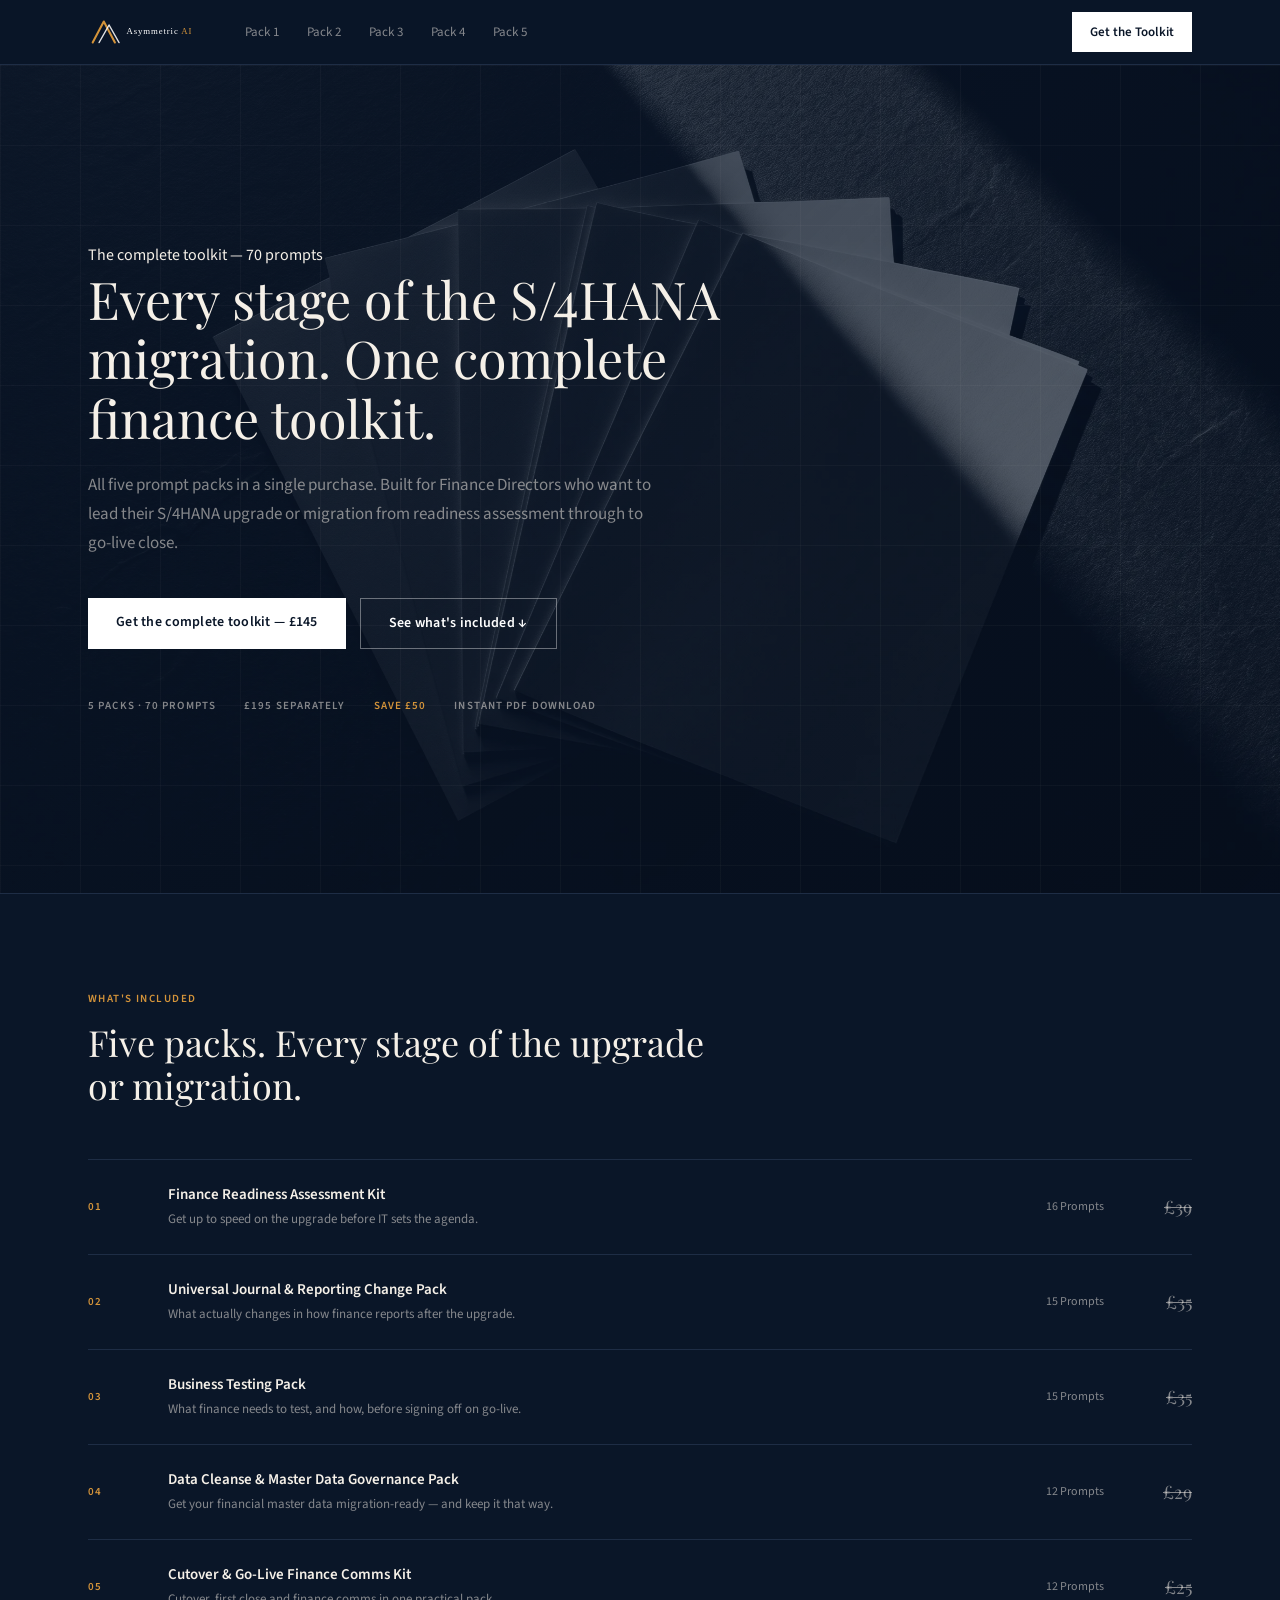
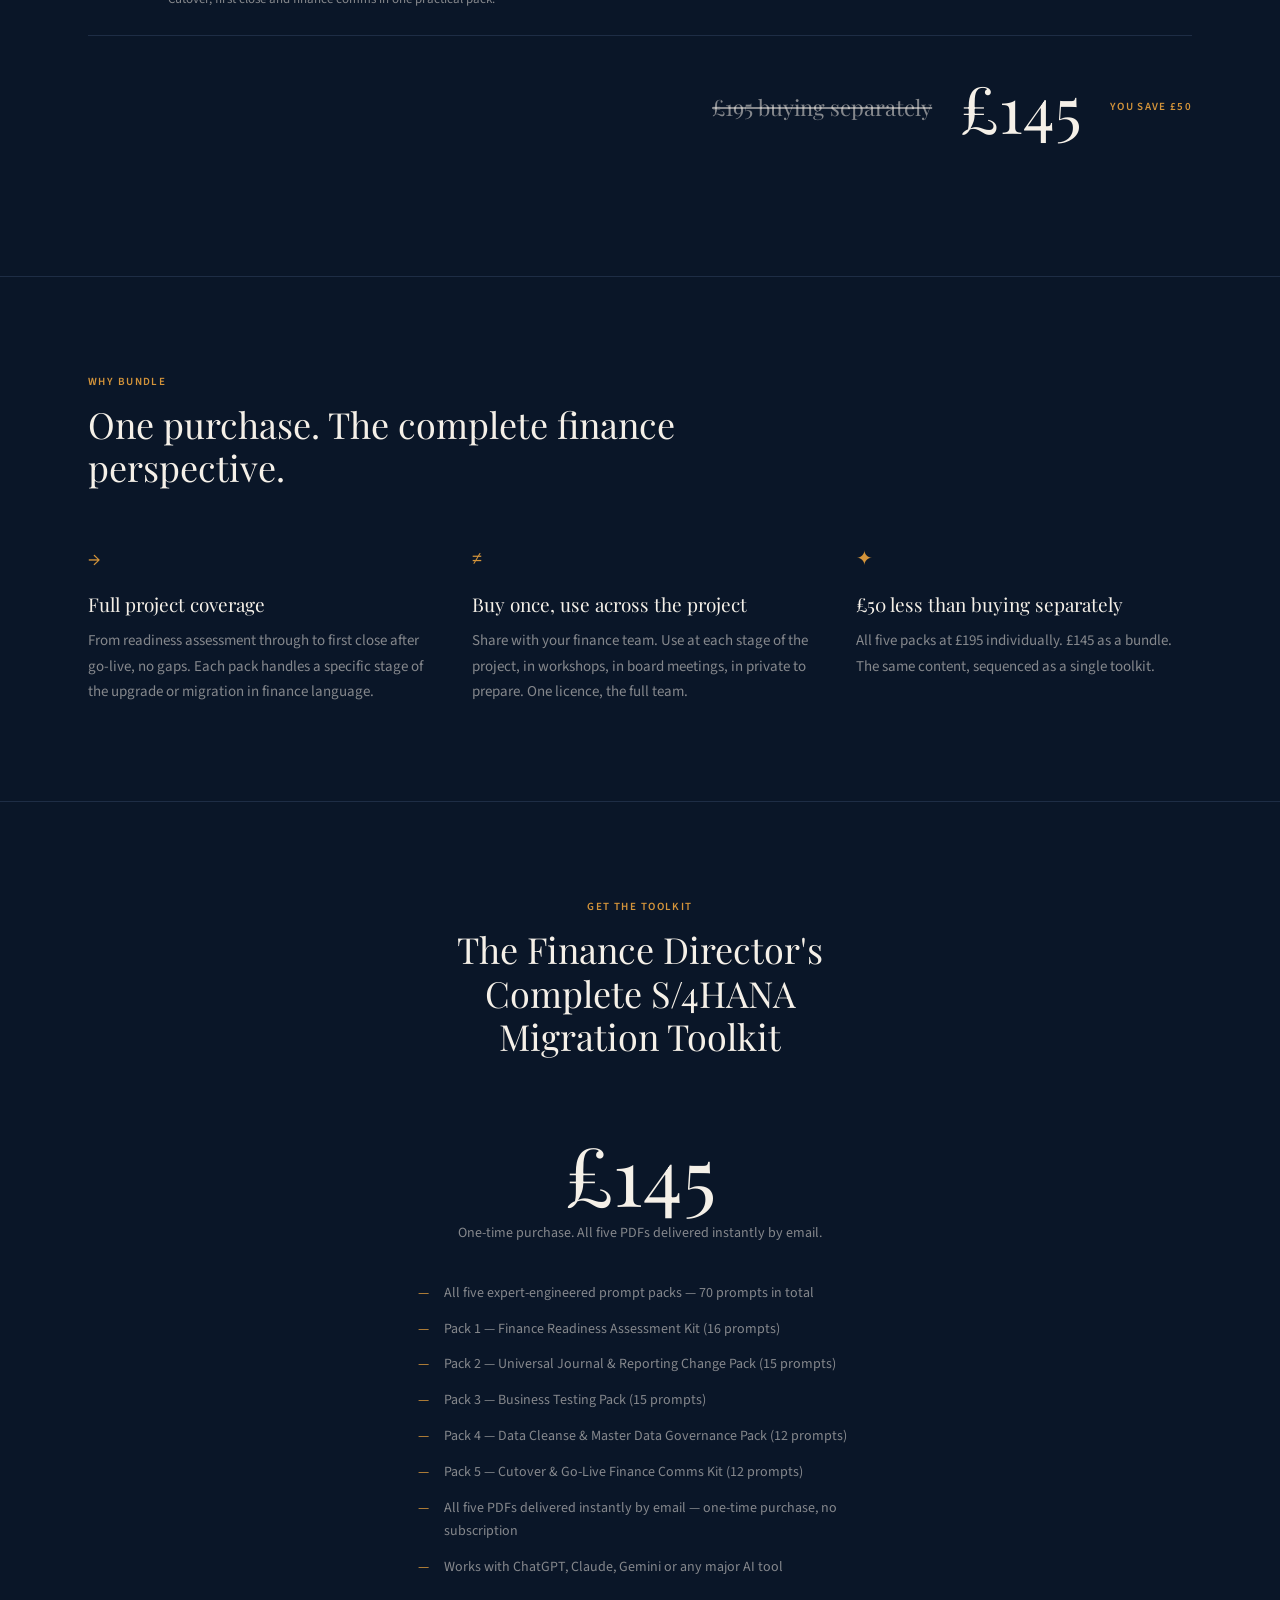
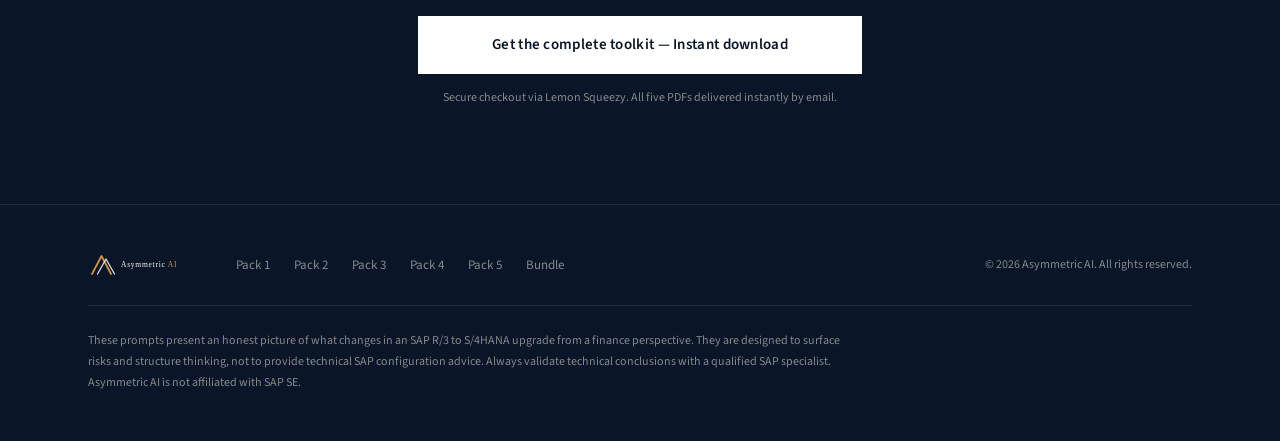
==== bundle.html @ a1838f99 "Launch: full site redesign — 7 pages, 3D cube animation, design system" ====
<!doctype html>
<html lang="en">
<head>
  <meta charset="utf-8">
  <meta name="viewport" content="width=device-width, initial-scale=1">
  <title>The Complete Toolkit — Asymmetric AI</title>
  <meta name="description" content="All five Asymmetric AI prompt packs for finance teams running an SAP R/3 to S/4HANA upgrade or migration. £145 — save £50 versus buying separately.">
  <link rel="stylesheet" href="assets/style.css">
</head>
<body data-screen-label="Bundle">

  <header class="nav">
    <div class="nav-inner">
      <a class="nav-logo" href="index.html" aria-label="Asymmetric AI — home">
        <img src="assets/logo.svg" alt="Asymmetric AI">
      </a>
      <nav class="nav-center" aria-label="Primary">
        <a class="nav-link" href="pack1.html">Pack 1</a>
        <a class="nav-link" href="pack2.html">Pack 2</a>
        <a class="nav-link" href="pack3.html">Pack 3</a>
        <a class="nav-link" href="pack4.html">Pack 4</a>
        <a class="nav-link" href="pack5.html">Pack 5</a>
      </nav>
      <a class="nav-cta" href="bundle.html">Get the Toolkit</a>
      <button class="nav-burger" aria-label="Open menu">
        <svg viewBox="0 0 24 24" fill="none" stroke-width="1.75" stroke-linecap="round" stroke-linejoin="round" aria-hidden="true">
          <path d="M3 6h18"></path><path d="M3 12h18"></path><path d="M3 18h18"></path>
        </svg>
      </button>
    </div>
  </header>

  <div class="mobile-overlay" role="dialog" aria-modal="true" aria-label="Site menu">
    <div class="mobile-overlay-top">
      <img src="assets/logo.svg" alt="Asymmetric AI">
      <button class="mobile-overlay-close" aria-label="Close menu">
        <svg viewBox="0 0 24 24" fill="none" stroke-width="1.75" stroke-linecap="round" stroke-linejoin="round" aria-hidden="true">
          <path d="M18 6 6 18"></path><path d="M6 6l12 12"></path>
        </svg>
      </button>
    </div>
    <div class="mobile-overlay-links">
      <a href="pack1.html">Pack 1 — Finance Readiness</a>
      <a href="pack2.html">Pack 2 — Universal Journal &amp; Reporting</a>
      <a href="pack3.html">Pack 3 — Business Testing</a>
      <a href="pack4.html">Pack 4 — Data Cleanse</a>
      <a href="pack5.html">Pack 5 — Cutover &amp; Go-Live</a>
      <a class="amber" href="bundle.html">The Complete Toolkit</a>
    </div>
    <a class="mobile-overlay-cta" href="bundle.html">Get the Toolkit — £145</a>
  </div>

  <section class="hero" data-screen-label="Bundle hero">
    <div class="hero-img" style="background-image: url('assets/images/hero-bundle.webp');"></div>
    <div class="hero-overlay"></div>
    <div class="hero-grid" aria-hidden="true"></div>
    <div class="hero-inner">
      <span class="hero-eyebrow">The complete toolkit — 70 prompts</span>
      <h1>Every stage of the S/4HANA migration. One complete finance toolkit.</h1>
      <p class="lede">All five prompt packs in a single purchase. Built for Finance Directors who want to lead their S/4HANA upgrade or migration from readiness assessment through to go-live close.</p>
      <div class="hero-actions">
        <a class="btn btn-primary" href="https://asymmetricai.lemonsqueezy.com/checkout/buy/5003f1d8-1800-4c9d-bfa6-744ee68cb190" target="_blank" rel="noopener">Get the complete toolkit — £145</a>
        <a class="btn btn-secondary" href="#whats-included">See what's included ↓</a>
      </div>
      <div class="hero-meta">
        <span>5 Packs · 70 Prompts</span>
        <span>£195 separately</span>
        <span class="amber">Save £50</span>
        <span>Instant PDF download</span>
      </div>
    </div>
  </section>

  <section class="section" id="whats-included">
    <div class="section-inner">
      <div class="eyebrow-block">
        <span class="label">What's included</span>
        <h2>Five packs. Every stage of the upgrade or migration.</h2>
      </div>

      <div class="inclusions">
        <div class="inclusion-row">
          <span class="pack-num">01</span>
          <div class="pack-info">
            <h3>Finance Readiness Assessment Kit</h3>
            <p>Get up to speed on the upgrade before IT sets the agenda.</p>
          </div>
          <span class="pack-count">16 Prompts</span>
          <span class="pack-strike">£39</span>
        </div>
        <div class="inclusion-row">
          <span class="pack-num">02</span>
          <div class="pack-info">
            <h3>Universal Journal & Reporting Change Pack</h3>
            <p>What actually changes in how finance reports after the upgrade.</p>
          </div>
          <span class="pack-count">15 Prompts</span>
          <span class="pack-strike">£35</span>
        </div>
        <div class="inclusion-row">
          <span class="pack-num">03</span>
          <div class="pack-info">
            <h3>Business Testing Pack</h3>
            <p>What finance needs to test, and how, before signing off on go-live.</p>
          </div>
          <span class="pack-count">15 Prompts</span>
          <span class="pack-strike">£35</span>
        </div>
        <div class="inclusion-row">
          <span class="pack-num">04</span>
          <div class="pack-info">
            <h3>Data Cleanse & Master Data Governance Pack</h3>
            <p>Get your financial master data migration-ready — and keep it that way.</p>
          </div>
          <span class="pack-count">12 Prompts</span>
          <span class="pack-strike">£29</span>
        </div>
        <div class="inclusion-row">
          <span class="pack-num">05</span>
          <div class="pack-info">
            <h3>Cutover & Go-Live Finance Comms Kit</h3>
            <p>Cutover, first close and finance comms in one practical pack.</p>
          </div>
          <span class="pack-count">12 Prompts</span>
          <span class="pack-strike">£25</span>
        </div>
      </div>

      <div class="bundle-totals">
        <span class="total-strike">£195 buying separately</span>
        <span class="total-big">£145</span>
        <span class="total-save">You save £50</span>
      </div>
    </div>
  </section>

  <section class="section">
    <div class="section-inner">
      <div class="eyebrow-block">
        <span class="label">Why bundle</span>
        <h2>One purchase. The complete finance perspective.</h2>
      </div>
      <div class="three-col">
        <div>
          <span class="three-col-glyph">→</span>
          <h3>Full project coverage</h3>
          <p>From readiness assessment through to first close after go-live, no gaps. Each pack handles a specific stage of the upgrade or migration in finance language.</p>
        </div>
        <div>
          <span class="three-col-glyph">≠</span>
          <h3>Buy once, use across the project</h3>
          <p>Share with your finance team. Use at each stage of the project, in workshops, in board meetings, in private to prepare. One licence, the full team.</p>
        </div>
        <div>
          <span class="three-col-glyph">✦</span>
          <h3>£50 less than buying separately</h3>
          <p>All five packs at £195 individually. £145 as a bundle. The same content, sequenced as a single toolkit.</p>
        </div>
      </div>
    </div>
  </section>

  <section class="section" id="pricing">
    <div class="section-inner pricing">
      <div class="eyebrow-block eyebrow-center">
        <span class="label">Get the toolkit</span>
        <h2>The Finance Director's Complete S/4HANA Migration Toolkit</h2>
      </div>
      <div class="price-big">£145</div>
      <p class="price-sub">One-time purchase. All five PDFs delivered instantly by email.</p>
      <ul class="pricing-bullets">
          <li><span class="dash">—</span><span>All five expert-engineered prompt packs — 70 prompts in total</span></li>
          <li><span class="dash">—</span><span>Pack 1 — Finance Readiness Assessment Kit (16 prompts)</span></li>
          <li><span class="dash">—</span><span>Pack 2 — Universal Journal & Reporting Change Pack (15 prompts)</span></li>
          <li><span class="dash">—</span><span>Pack 3 — Business Testing Pack (15 prompts)</span></li>
          <li><span class="dash">—</span><span>Pack 4 — Data Cleanse & Master Data Governance Pack (12 prompts)</span></li>
          <li><span class="dash">—</span><span>Pack 5 — Cutover & Go-Live Finance Comms Kit (12 prompts)</span></li>
          <li><span class="dash">—</span><span>All five PDFs delivered instantly by email — one-time purchase, no subscription</span></li>
          <li><span class="dash">—</span><span>Works with ChatGPT, Claude, Gemini or any major AI tool</span></li>
      </ul>
      <div class="pricing-cta-row">
        <a class="btn btn-primary" href="https://asymmetricai.lemonsqueezy.com/checkout/buy/5003f1d8-1800-4c9d-bfa6-744ee68cb190" target="_blank" rel="noopener">Get the complete toolkit — Instant download</a>
      </div>
      <div class="pricing-reassure">Secure checkout via Lemon Squeezy. All five PDFs delivered instantly by email.</div>
    </div>
  </section>

  <footer class="footer">
    <div class="footer-inner">
      <div class="footer-row">
        <a class="footer-logo" href="index.html"><img src="assets/logo.svg" alt="Asymmetric AI"></a>
        <nav class="footer-links" aria-label="Footer">
          <a href="pack1.html">Pack 1</a>
          <a href="pack2.html">Pack 2</a>
          <a href="pack3.html">Pack 3</a>
          <a href="pack4.html">Pack 4</a>
          <a href="pack5.html">Pack 5</a>
          <a href="bundle.html">Bundle</a>
        </nav>
        <span class="footer-copy">© 2026 Asymmetric AI. All rights reserved.</span>
      </div>
      <p class="footer-disclaimer">
        These prompts present an honest picture of what changes in an SAP R/3 to S/4HANA upgrade from a finance perspective. They are designed to surface risks and structure thinking, not to provide technical SAP configuration advice. Always validate technical conclusions with a qualified SAP specialist. Asymmetric AI is not affiliated with SAP SE.
      </p>
    </div>
  </footer>

  <script src="assets/main.js"></script>
</body>
</html>
---- assets/style.css ----
/* ============================================================
   style.css — Asymmetric AI
   Design system: navy #0A1628 · amber #D4943A · Playfair + Source Sans 3
   ============================================================ */

@import url('https://fonts.googleapis.com/css2?family=Playfair+Display:wght@400;700&family=Source+Sans+3:wght@400;600&display=swap');

/* ── Tokens ── */
:root {
  --navy-900: #0A1628;
  --navy-800: #111E33;
  --navy-700: #1E2D45;
  --amber:    #D4943A;
  --off-white:#F5F0E8;
  --muted:    rgba(245,240,232,0.52);
  --white:    #FFFFFF;
  --serif:   'Playfair Display', Georgia, serif;
  --sans:    'Source Sans 3', system-ui, sans-serif;
  --max:      1200px;
  --pad:      48px;
  --section:  96px;
}

/* ── Reset ── */
*, *::before, *::after { box-sizing: border-box; margin: 0; padding: 0; }
html { scroll-behavior: smooth; -webkit-font-smoothing: antialiased; }
body {
  background: var(--navy-900);
  color: var(--off-white);
  font-family: var(--sans);
  font-size: 16px;
  line-height: 1.7;
}
img { display: block; max-width: 100%; }
a { text-decoration: none; color: inherit; }

/* ── Type ── */
h1 { font-family: var(--serif); font-size: clamp(30px,5vw,52px); font-weight: 400; line-height: 1.14; }
h2 { font-family: var(--serif); font-size: clamp(24px,3.5vw,36px); font-weight: 400; line-height: 1.2;  }
h3 { font-family: var(--serif); font-size: clamp(18px,2.5vw,22px); font-weight: 400; line-height: 1.3; }

.label {
  font-family: var(--sans);
  font-size: 11px;
  font-weight: 600;
  letter-spacing: 0.13em;
  text-transform: uppercase;
  color: var(--amber);
  display: block;
}

/* ── Buttons ── */
.btn {
  display: inline-block;
  font-family: var(--sans);
  font-size: 14px;
  font-weight: 600;
  padding: 13px 28px;
  border-radius: 0;
  cursor: pointer;
  border: none;
  text-align: center;
  letter-spacing: 0.02em;
  transition: opacity 0.2s, transform 0.18s;
  white-space: nowrap;
}
.btn:hover         { opacity: 0.86; transform: translateY(-1px); }
.btn-primary       { background: var(--white); color: var(--navy-900); }
.btn-secondary     { background: transparent; color: var(--white); border: 1px solid rgba(255,255,255,0.38); }
.btn-secondary:hover { border-color: rgba(255,255,255,0.75); opacity: 1; }
.btn-tertiary      { background: transparent; color: var(--muted); padding: 13px 0; font-size: 13px; }
.btn-tertiary:hover{ color: var(--off-white); opacity: 1; transform: none; }
.btn-full          { width: 100%; display: block; }

/* ── Nav ── */
.nav {
  position: sticky;
  top: 0;
  z-index: 100;
  background: rgba(10,22,40,0.94);
  backdrop-filter: blur(14px);
  -webkit-backdrop-filter: blur(14px);
  border-bottom: 1px solid var(--navy-700);
  transition: box-shadow 0.3s;
}
.nav.scrolled { box-shadow: 0 4px 32px rgba(0,0,0,0.45); }
.nav-inner {
  max-width: var(--max);
  margin: 0 auto;
  padding: 0 var(--pad);
  display: flex;
  align-items: center;
  height: 64px;
  gap: 40px;
}
.nav-logo img { height: 28px; }
.nav-center    { display: flex; gap: 28px; flex: 1; }
.nav-link      { font-size: 13px; color: var(--muted); transition: color 0.2s; }
.nav-link:hover, .nav-link.active { color: var(--off-white); }
.nav-cta {
  font-size: 13px;
  font-weight: 600;
  background: var(--white);
  color: var(--navy-900);
  padding: 9px 18px;
  transition: opacity 0.2s;
  white-space: nowrap;
}
.nav-cta:hover { opacity: 0.86; }
.nav-burger {
  display: none;
  background: none;
  border: none;
  cursor: pointer;
  color: var(--off-white);
  padding: 4px;
  margin-left: auto;
}
.nav-burger svg { width: 22px; height: 22px; stroke: currentColor; display: block; }

/* ── Mobile overlay ── */
.mobile-overlay {
  position: fixed;
  inset: 0;
  background: var(--navy-900);
  z-index: 200;
  flex-direction: column;
  padding: 0 24px 32px;
  display: none;
  opacity: 0;
  transition: opacity 0.28s ease;
}
.mobile-overlay.open    { display: flex; }
.mobile-overlay.visible { opacity: 1; }

.mobile-overlay-top {
  display: flex;
  justify-content: space-between;
  align-items: center;
  height: 64px;
  border-bottom: 1px solid var(--navy-700);
  margin-bottom: 32px;
}
.mobile-overlay-top img { height: 26px; }
.mobile-overlay-close {
  background: none;
  border: none;
  cursor: pointer;
  color: var(--off-white);
}
.mobile-overlay-close svg { width: 22px; height: 22px; stroke: currentColor; display: block; }
.mobile-overlay-links {
  display: flex;
  flex-direction: column;
  flex: 1;
}
.mobile-overlay-links a {
  font-family: var(--serif);
  font-size: 20px;
  color: var(--off-white);
  padding: 16px 0;
  border-bottom: 1px solid var(--navy-700);
  transition: color 0.2s, padding-left 0.2s;
}
.mobile-overlay-links a:hover { color: var(--amber); padding-left: 8px; }
.mobile-overlay-links a.amber { color: var(--amber); }
.mobile-overlay-cta {
  display: block;
  text-align: center;
  background: var(--white);
  color: var(--navy-900);
  padding: 16px;
  font-family: var(--sans);
  font-weight: 600;
  font-size: 15px;
  margin-top: 24px;
}

/* ── Hero ── */
.hero {
  position: relative;
  min-height: 92vh;
  display: flex;
  align-items: center;
  overflow: hidden;
}
.hero-img {
  position: absolute;
  inset: 0;
  background-size: cover;
  background-position: center;
  will-change: transform;
}
.hero-overlay {
  position: absolute;
  inset: 0;
  background: linear-gradient(135deg, rgba(10,22,40,0.88) 0%, rgba(10,22,40,0.58) 100%);
}
.hero-grid {
  position: absolute;
  inset: 0;
  background-image:
    linear-gradient(rgba(245,240,232,0.032) 1px, transparent 1px),
    linear-gradient(90deg, rgba(245,240,232,0.032) 1px, transparent 1px);
  background-size: 80px 80px;
}
.hero-inner {
  position: relative;
  z-index: 2;
  max-width: var(--max);
  margin: 0 auto;
  padding: 100px var(--pad);
  width: 100%;
}

/* Hero staggered entrance */
.hero-eyebrow {
  opacity: 0; transform: translateY(14px);
  animation: fadeUp 0.7s ease 0.25s forwards;
  margin-bottom: 20px;
}
.hero h1 {
  max-width: 740px; margin-bottom: 24px;
  opacity: 0; transform: translateY(18px);
  animation: fadeUp 0.8s ease 0.5s forwards;
}
.lede {
  font-size: 17px; color: var(--muted); max-width: 580px; margin-bottom: 40px;
  opacity: 0; transform: translateY(16px);
  animation: fadeUp 0.8s ease 0.72s forwards;
}
.hero-actions {
  display: flex; gap: 14px; flex-wrap: wrap; margin-bottom: 48px;
  opacity: 0; transform: translateY(16px);
  animation: fadeUp 0.8s ease 0.92s forwards;
}
.hero-meta {
  display: flex; gap: 28px; flex-wrap: wrap;
  font-size: 11px; font-weight: 600; letter-spacing: 0.1em; text-transform: uppercase; color: var(--muted);
  opacity: 0;
  animation: fadeIn 0.9s ease 1.15s forwards;
}
.hero-meta .amber { color: var(--amber); }

@keyframes fadeUp { to { opacity: 1; transform: none; } }
@keyframes fadeIn { to { opacity: 1; } }

/* ── Animation section ── */
.anim-section {
  background: var(--navy-900);
  border-top: 1px solid var(--navy-700);
  overflow: hidden;
  position: relative;
}
.anim-section::before {
  content: '';
  position: absolute;
  inset: 0;
  background: radial-gradient(ellipse 60% 50% at 50% 40%, rgba(212,148,58,0.055) 0%, transparent 70%);
  pointer-events: none;
}
.anim-canvas-wrap {
  display: flex;
  justify-content: center;
  padding: 56px var(--pad) 0;
}
#puzzle-canvas {
  width: 100%;
  max-width: 960px;
  height: 480px;
  display: block;
}
.anim-caption {
  max-width: var(--max);
  margin: 0 auto;
  padding: 40px var(--pad) 96px;
  text-align: center;
}
.anim-caption .label { margin-bottom: 14px; }
.anim-caption h2   { margin-bottom: 16px; }
.anim-caption p    { color: var(--muted); max-width: 520px; margin: 0 auto; font-size: 16px; }

/* ── Sections ── */
.section {
  padding: var(--section) 0;
  border-top: 1px solid var(--navy-700);
}
.section-inner {
  max-width: var(--max);
  margin: 0 auto;
  padding: 0 var(--pad);
}
.eyebrow-block        { margin-bottom: 52px; }
.eyebrow-block .label { margin-bottom: 12px; }
.eyebrow-block h2     { max-width: 640px; }
.eyebrow-center       { text-align: center; }
.eyebrow-center h2    { max-width: 640px; margin: 12px auto 0; }

/* ── Product grid ── */
.product-grid {
  display: grid;
  grid-template-columns: 1fr 1fr;
  gap: 2px;
  background: var(--navy-700);
}
.product-card {
  background: var(--navy-800);
  padding: 36px 40px;
  display: flex;
  flex-direction: column;
  transition: background 0.22s;
}
.product-card:hover { background: #142236; }
.product-card .label  { margin-bottom: 10px; }
.product-card h3      { font-size: 19px; margin-bottom: 12px; }
.desc                 { color: var(--muted); font-size: 14px; line-height: 1.65; flex: 1; }
.product-card-meta {
  display: flex;
  align-items: center;
  justify-content: space-between;
  margin-top: 24px;
  padding-top: 20px;
  border-top: 1px solid var(--navy-700);
}
.chip {
  font-size: 10px; font-weight: 600; letter-spacing: 0.1em; text-transform: uppercase;
  border: 1px solid var(--navy-700); color: var(--muted); padding: 4px 10px;
}
.product-card-price { font-family: var(--serif); font-size: 30px; }
.product-card-actions { display: flex; align-items: center; gap: 14px; margin-top: 18px; }
.product-card-actions .btn-primary { flex: 1; }

/* ── Bundle card ── */
.bundle-card {
  grid-column: 1 / -1;
  background: var(--navy-800);
  padding: 48px;
  border: 1px solid var(--amber);
  display: flex;
  gap: 64px;
  align-items: flex-start;
  margin-top: 2px;
  position: relative;
}
.bundle-badge {
  position: absolute; top: -1px; right: 48px;
  background: var(--amber); color: var(--navy-900);
  font-size: 11px; font-weight: 600; letter-spacing: 0.1em; text-transform: uppercase;
  padding: 5px 14px;
}
.bundle-list {
  list-style: none; margin-top: 24px;
  display: flex; flex-direction: column; gap: 10px;
}
.bundle-list li  { display: flex; align-items: baseline; gap: 14px; font-size: 14px; color: var(--muted); }
.bundle-list .num{ font-size: 10px; font-weight: 600; color: var(--amber); letter-spacing: 0.06em; min-width: 20px; }
.bundle-price-block {
  display: flex; flex-direction: column; gap: 16px;
  min-width: 280px; align-items: flex-start; padding-top: 4px;
}
.bundle-price-row { display: flex; align-items: baseline; gap: 14px; }
.bundle-price  { font-family: var(--serif); font-size: 52px; line-height: 1; }
.bundle-strike { font-family: var(--serif); font-size: 22px; color: var(--muted); text-decoration: line-through; }

/* ── Three col ── */
.three-col { display: grid; grid-template-columns: 1fr 1fr 1fr; gap: 48px; }
.three-col-glyph { display: block; font-size: 20px; color: var(--amber); margin-bottom: 16px; }
.three-col h3 { font-size: 19px; margin-bottom: 12px; }
.three-col p  { color: var(--muted); font-size: 15px; }

/* ── Prompt grid ── */
.prompt-grid {
  display: grid; grid-template-columns: 1fr 1fr;
  gap: 2px; background: var(--navy-700);
}
.prompt-cell {
  background: var(--navy-800); padding: 22px 28px;
  display: flex; gap: 18px; align-items: flex-start;
  transition: background 0.2s;
}
.prompt-cell:hover { background: #142236; }
.prompt-cell .num {
  font-size: 10px; font-weight: 600; color: var(--amber);
  letter-spacing: 0.06em; min-width: 18px; padding-top: 4px; flex-shrink: 0;
}
.prompt-cell h3 {
  font-family: var(--sans); font-size: 14px; font-weight: 600;
  color: var(--off-white); margin-bottom: 5px; line-height: 1.4;
}
.prompt-cell p { font-size: 13px; color: var(--muted); line-height: 1.6; }

/* ── Audience grid ── */
.audience-grid {
  display: grid; grid-template-columns: 1fr 1fr;
  gap: 2px; background: var(--navy-700);
}
.audience-card {
  background: var(--navy-800); padding: 36px 40px; transition: background 0.2s;
}
.audience-card:hover { background: #142236; }
.audience-card h3 { font-size: 20px; margin-bottom: 12px; }
.audience-card p  { color: var(--muted); font-size: 15px; }

/* ── Pricing ── */
.pricing {
  max-width: 540px; margin: 0 auto; text-align: center;
  display: flex; flex-direction: column; align-items: center;
}
.price-big {
  font-family: var(--serif); font-size: 80px; line-height: 1; margin: 24px 0 8px;
}
.price-sub { color: var(--muted); font-size: 14px; margin-bottom: 36px; }
.pricing-bullets {
  list-style: none; text-align: left; width: 100%;
  display: flex; flex-direction: column; gap: 12px; margin-bottom: 36px;
}
.pricing-bullets li { display: flex; gap: 14px; font-size: 14px; color: var(--muted); }
.dash { color: var(--amber); min-width: 12px; }
.pricing-cta-row       { width: 100%; }
.pricing-cta-row .btn  { width: 100%; padding: 16px; font-size: 15px; }
.pricing-reassure      { font-size: 12px; color: var(--muted); margin-top: 14px; }

/* ── Bundle inclusions ── */
.inclusions { margin-top: 8px; }
.inclusion-row {
  display: grid; grid-template-columns: 56px 1fr 100px 64px;
  gap: 24px; align-items: center;
  padding: 24px 0; border-bottom: 1px solid var(--navy-700);
  transition: opacity 0.2s;
}
.inclusion-row:first-child { border-top: 1px solid var(--navy-700); }
.inclusion-row:hover { opacity: 0.82; }
.pack-num { font-size: 11px; font-weight: 600; color: var(--amber); letter-spacing: 0.06em; }
.pack-info h3 {
  font-family: var(--sans); font-size: 15px; font-weight: 600;
  color: var(--off-white); margin-bottom: 3px; line-height: 1.4;
}
.pack-info p   { font-size: 13px; color: var(--muted); }
.pack-count    { font-size: 12px; color: var(--muted); text-align: right; }
.pack-strike   { font-family: var(--serif); font-size: 18px; color: var(--muted); text-decoration: line-through; text-align: right; }

.bundle-totals {
  display: flex; align-items: center; justify-content: flex-end;
  gap: 28px; padding: 40px 0; flex-wrap: wrap;
}
.total-strike { font-family: var(--serif); font-size: 22px; color: var(--muted); text-decoration: line-through; }
.total-big    { font-family: var(--serif); font-size: 64px; line-height: 1; }
.total-save   { font-size: 11px; font-weight: 600; color: var(--amber); letter-spacing: 0.12em; text-transform: uppercase; }

/* ── Footer ── */
.footer { border-top: 1px solid var(--navy-700); padding: 48px 0; }
.footer-inner { max-width: var(--max); margin: 0 auto; padding: 0 var(--pad); }
.footer-row {
  display: flex; align-items: center; gap: 48px;
  padding-bottom: 28px; border-bottom: 1px solid var(--navy-700);
}
.footer-logo img { height: 24px; }
.footer-links    { display: flex; gap: 24px; flex: 1; }
.footer-links a  { font-size: 13px; color: var(--muted); transition: color 0.2s; }
.footer-links a:hover { color: var(--off-white); }
.footer-copy     { font-size: 12px; color: var(--muted); white-space: nowrap; }
.footer-disclaimer { font-size: 12px; color: var(--muted); line-height: 1.75; margin-top: 24px; max-width: 760px; }

/* ── Utility ── */
.amber { color: var(--amber); }

/* ── Scroll reveal ── */
.reveal {
  opacity: 0;
  transform: translateY(22px);
  transition: opacity 0.65s ease, transform 0.65s ease;
}
.reveal.visible { opacity: 1; transform: none; }
.reveal-d1 { transition-delay: 0.08s; }
.reveal-d2 { transition-delay: 0.16s; }
.reveal-d3 { transition-delay: 0.24s; }
.reveal-d4 { transition-delay: 0.32s; }

/* ── Responsive ── */
@media (max-width: 960px) {
  :root { --pad: 24px; --section: 64px; }
  .nav-center, .nav-cta { display: none; }
  .nav-burger { display: flex; align-items: center; justify-content: center; }
  .product-grid   { grid-template-columns: 1fr; }
  .bundle-card    { flex-direction: column; gap: 32px; padding: 32px 24px; }
  .bundle-badge   { right: 24px; }
  .bundle-price-block { min-width: auto; width: 100%; }
  .three-col      { grid-template-columns: 1fr; gap: 28px; }
  .prompt-grid    { grid-template-columns: 1fr; }
  .audience-grid  { grid-template-columns: 1fr; }
  .inclusion-row  { grid-template-columns: 40px 1fr; }
  .pack-count, .pack-strike { display: none; }
  .footer-row     { flex-direction: column; align-items: flex-start; gap: 20px; }
  .footer-links   { flex-wrap: wrap; gap: 14px; }
  #puzzle-canvas  { height: 280px; }
  .bundle-totals  { justify-content: flex-start; }
  .anim-caption   { padding: 32px 24px 64px; }
}

@media (max-width: 600px) {
  h1 { font-size: 28px; }
  .hero-actions { flex-direction: column; }
  .hero-actions .btn { width: 100%; }
  .hero-meta { gap: 16px; }
  .price-big { font-size: 64px; }
  .bundle-price { font-size: 40px; }
  .total-big { font-size: 48px; }
}
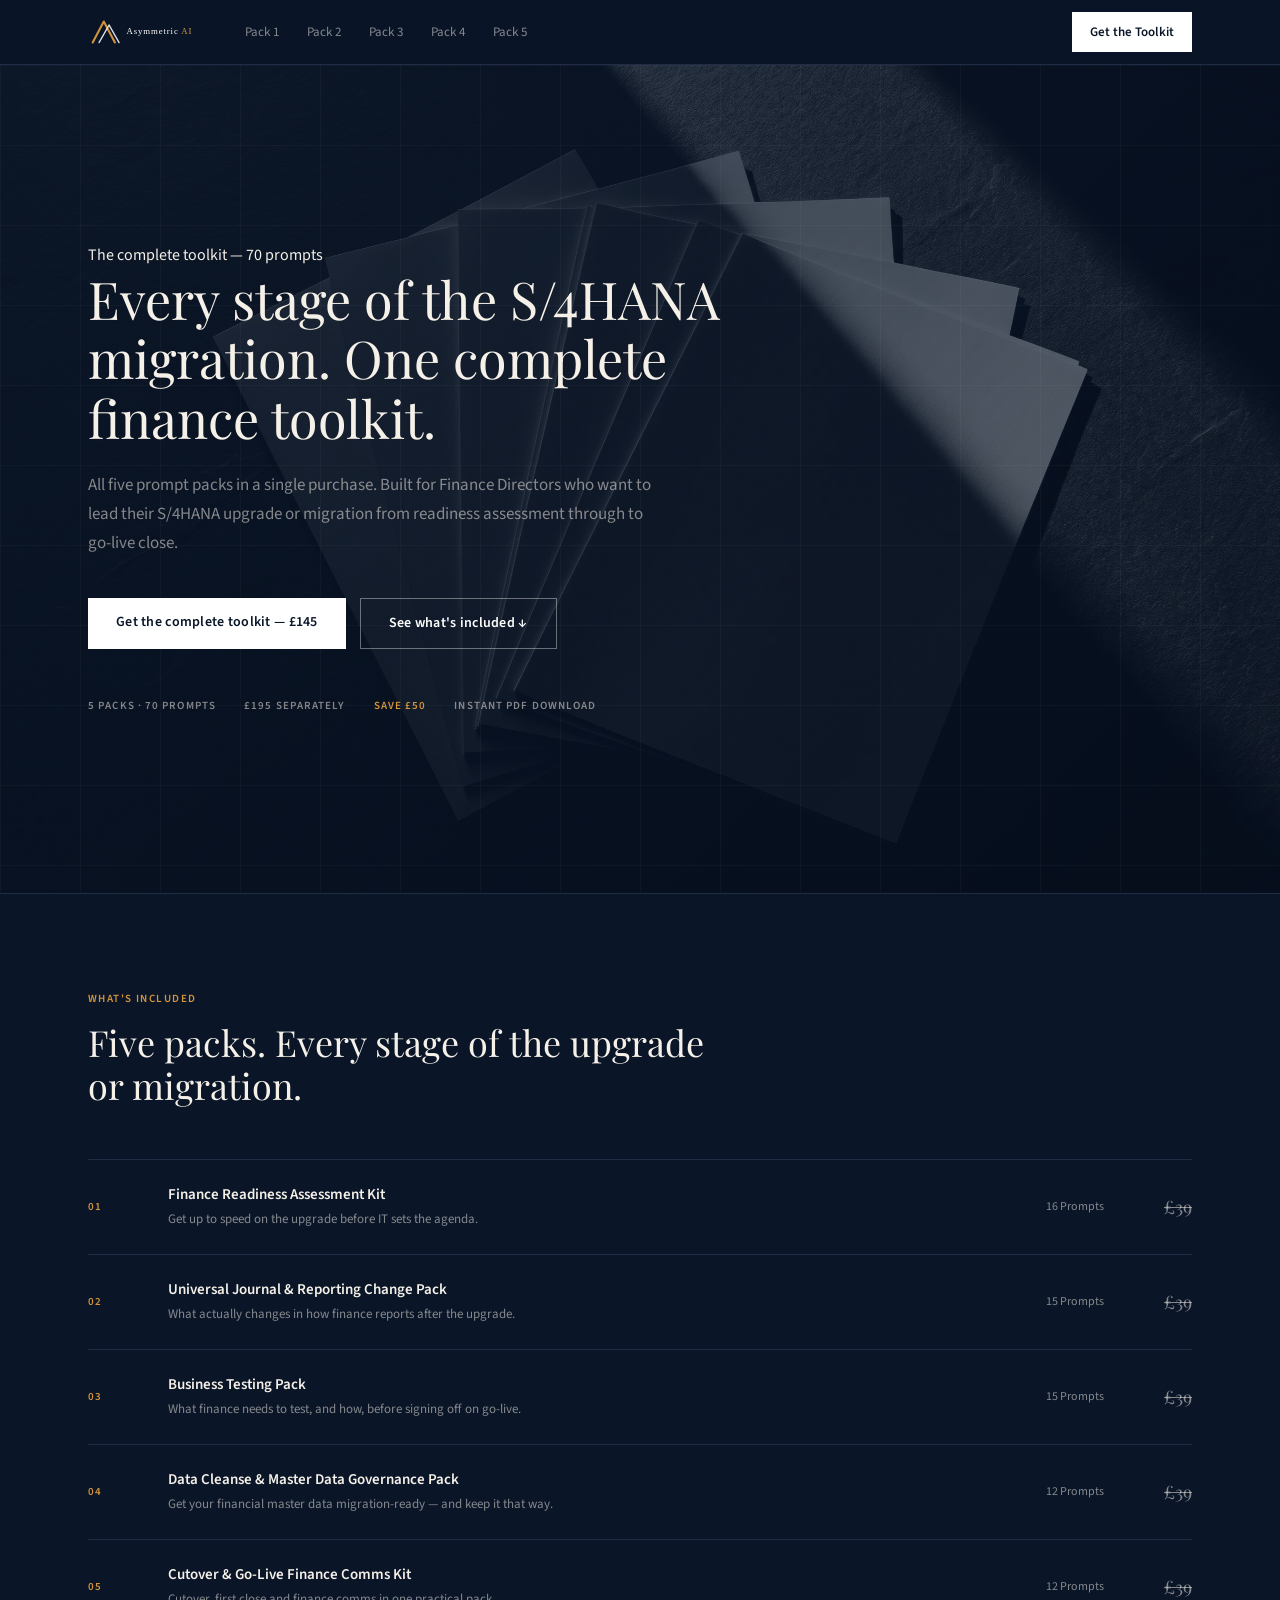
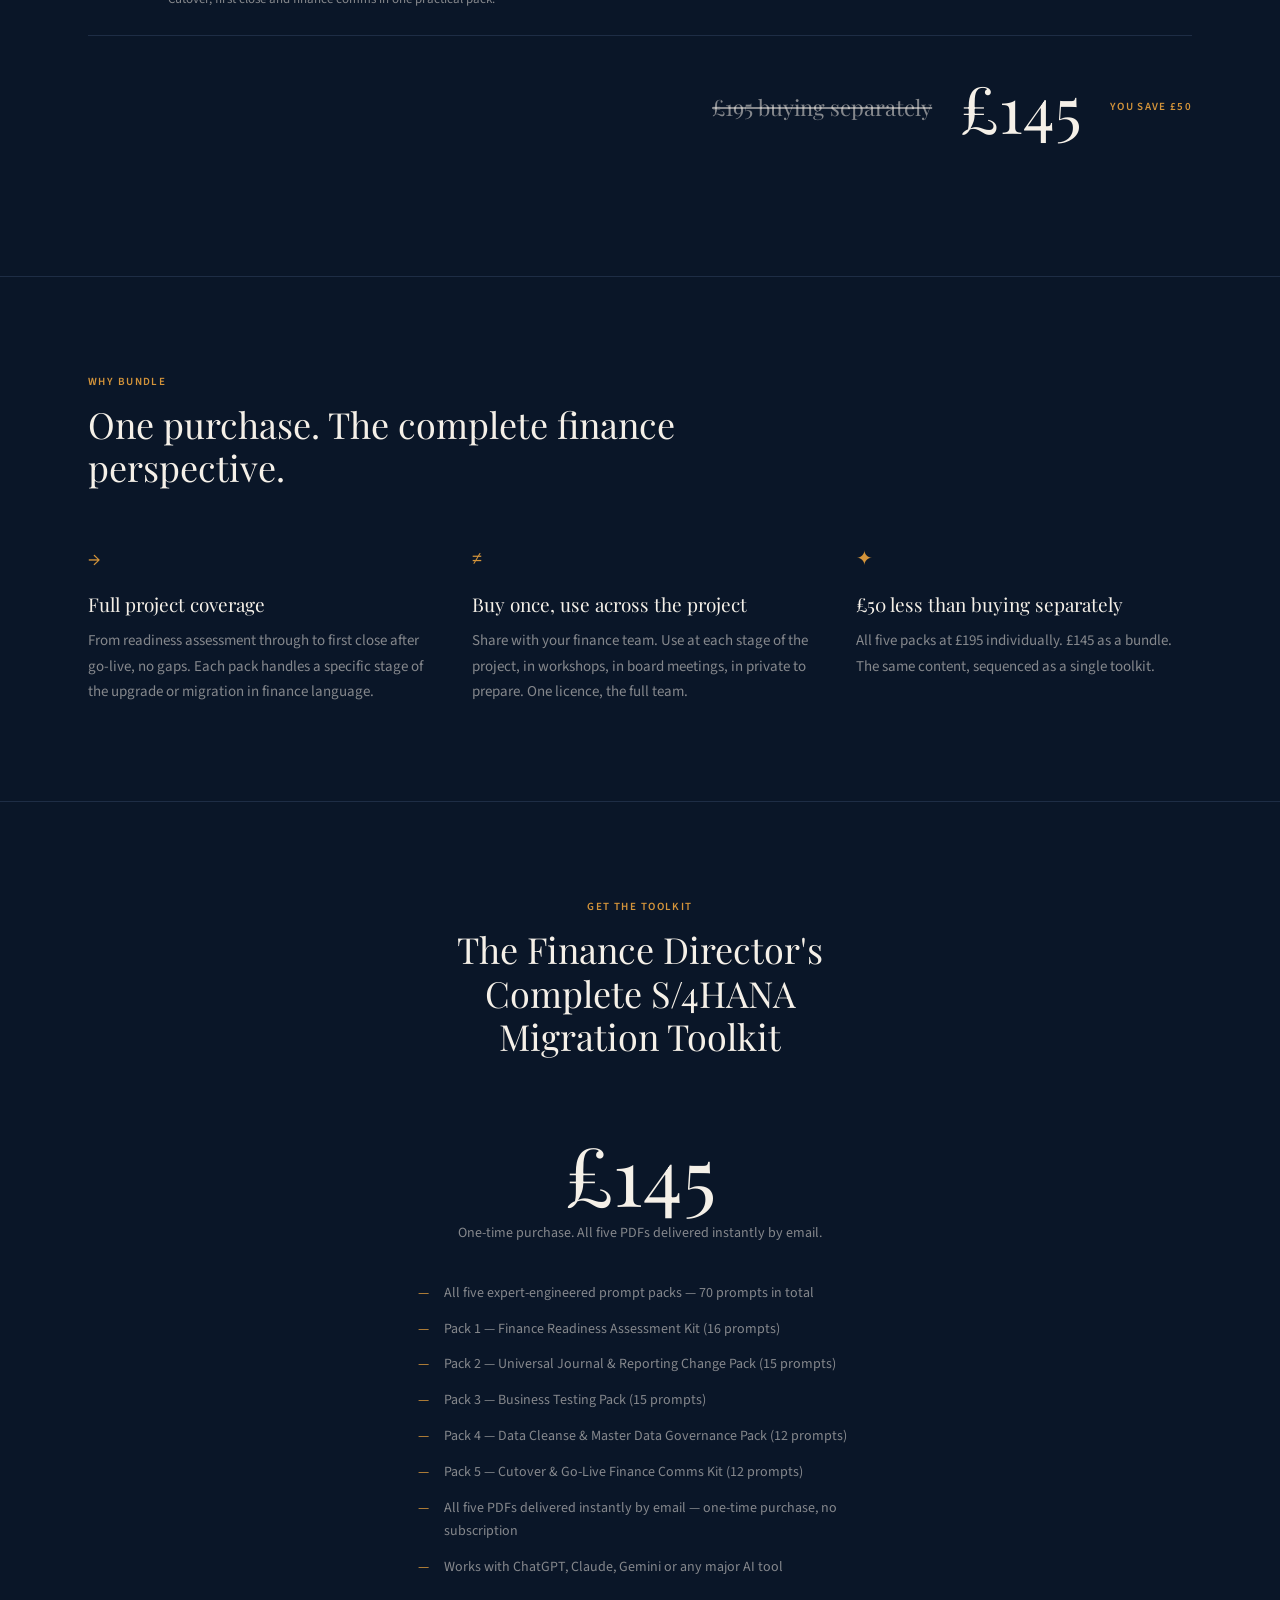
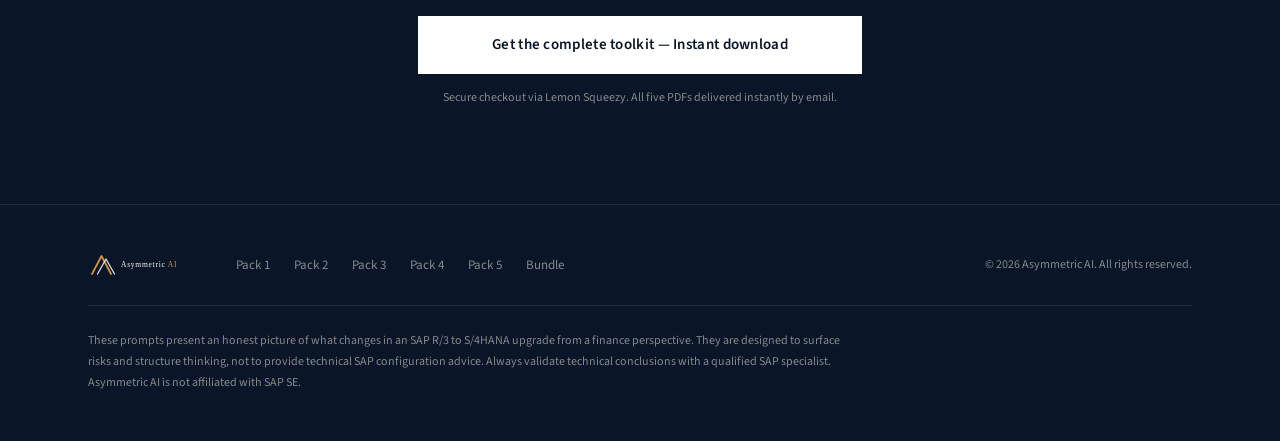
==== commit 733c7a39: "Update pack 2-5 prices to £39" ====
--- a/bundle.html
+++ b/bundle.html
@@ -95,7 +95,7 @@
             <p>What actually changes in how finance reports after the upgrade.</p>
           </div>
           <span class="pack-count">15 Prompts</span>
-          <span class="pack-strike">£35</span>
+          <span class="pack-strike">£39</span>
         </div>
         <div class="inclusion-row">
           <span class="pack-num">03</span>
@@ -104,7 +104,7 @@
             <p>What finance needs to test, and how, before signing off on go-live.</p>
           </div>
           <span class="pack-count">15 Prompts</span>
-          <span class="pack-strike">£35</span>
+          <span class="pack-strike">£39</span>
         </div>
         <div class="inclusion-row">
           <span class="pack-num">04</span>
@@ -113,7 +113,7 @@
             <p>Get your financial master data migration-ready — and keep it that way.</p>
           </div>
           <span class="pack-count">12 Prompts</span>
-          <span class="pack-strike">£29</span>
+          <span class="pack-strike">£39</span>
         </div>
         <div class="inclusion-row">
           <span class="pack-num">05</span>
@@ -122,7 +122,7 @@
             <p>Cutover, first close and finance comms in one practical pack.</p>
           </div>
           <span class="pack-count">12 Prompts</span>
-          <span class="pack-strike">£25</span>
+          <span class="pack-strike">£39</span>
         </div>
       </div>
 
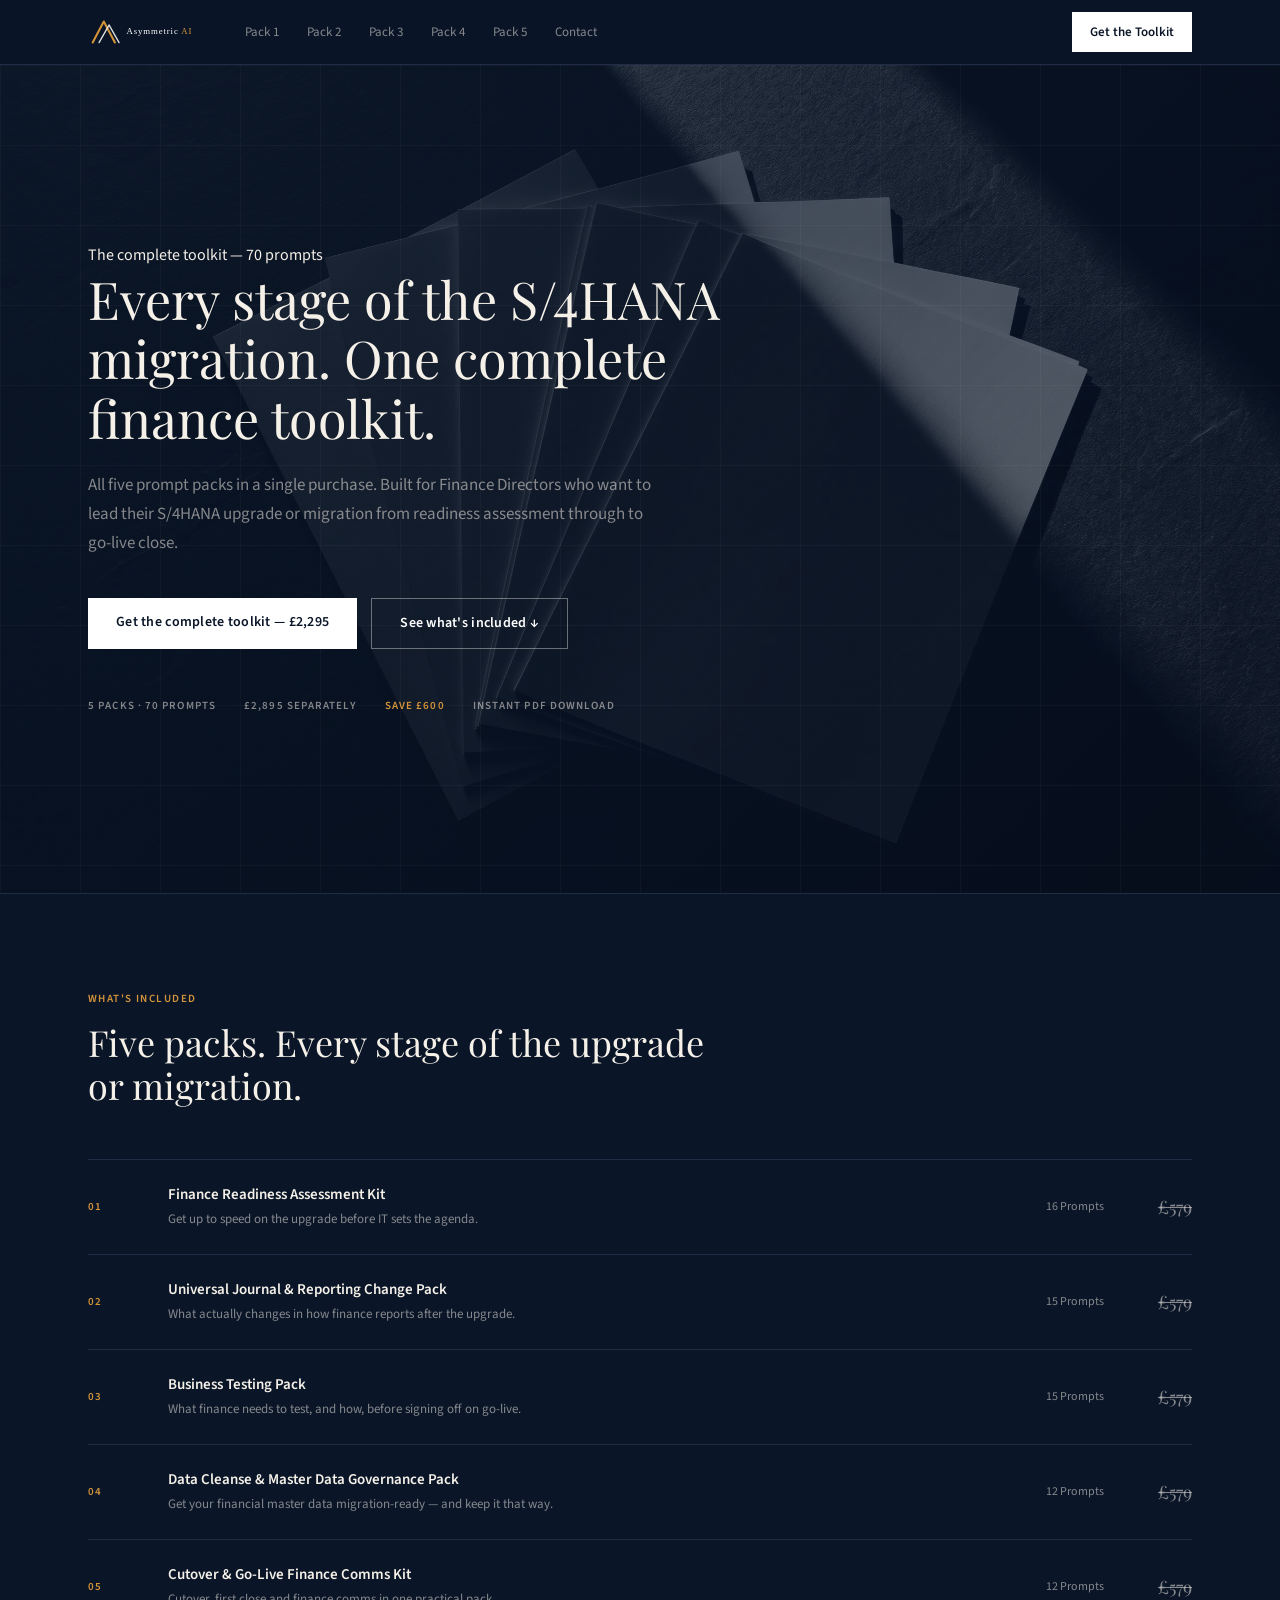
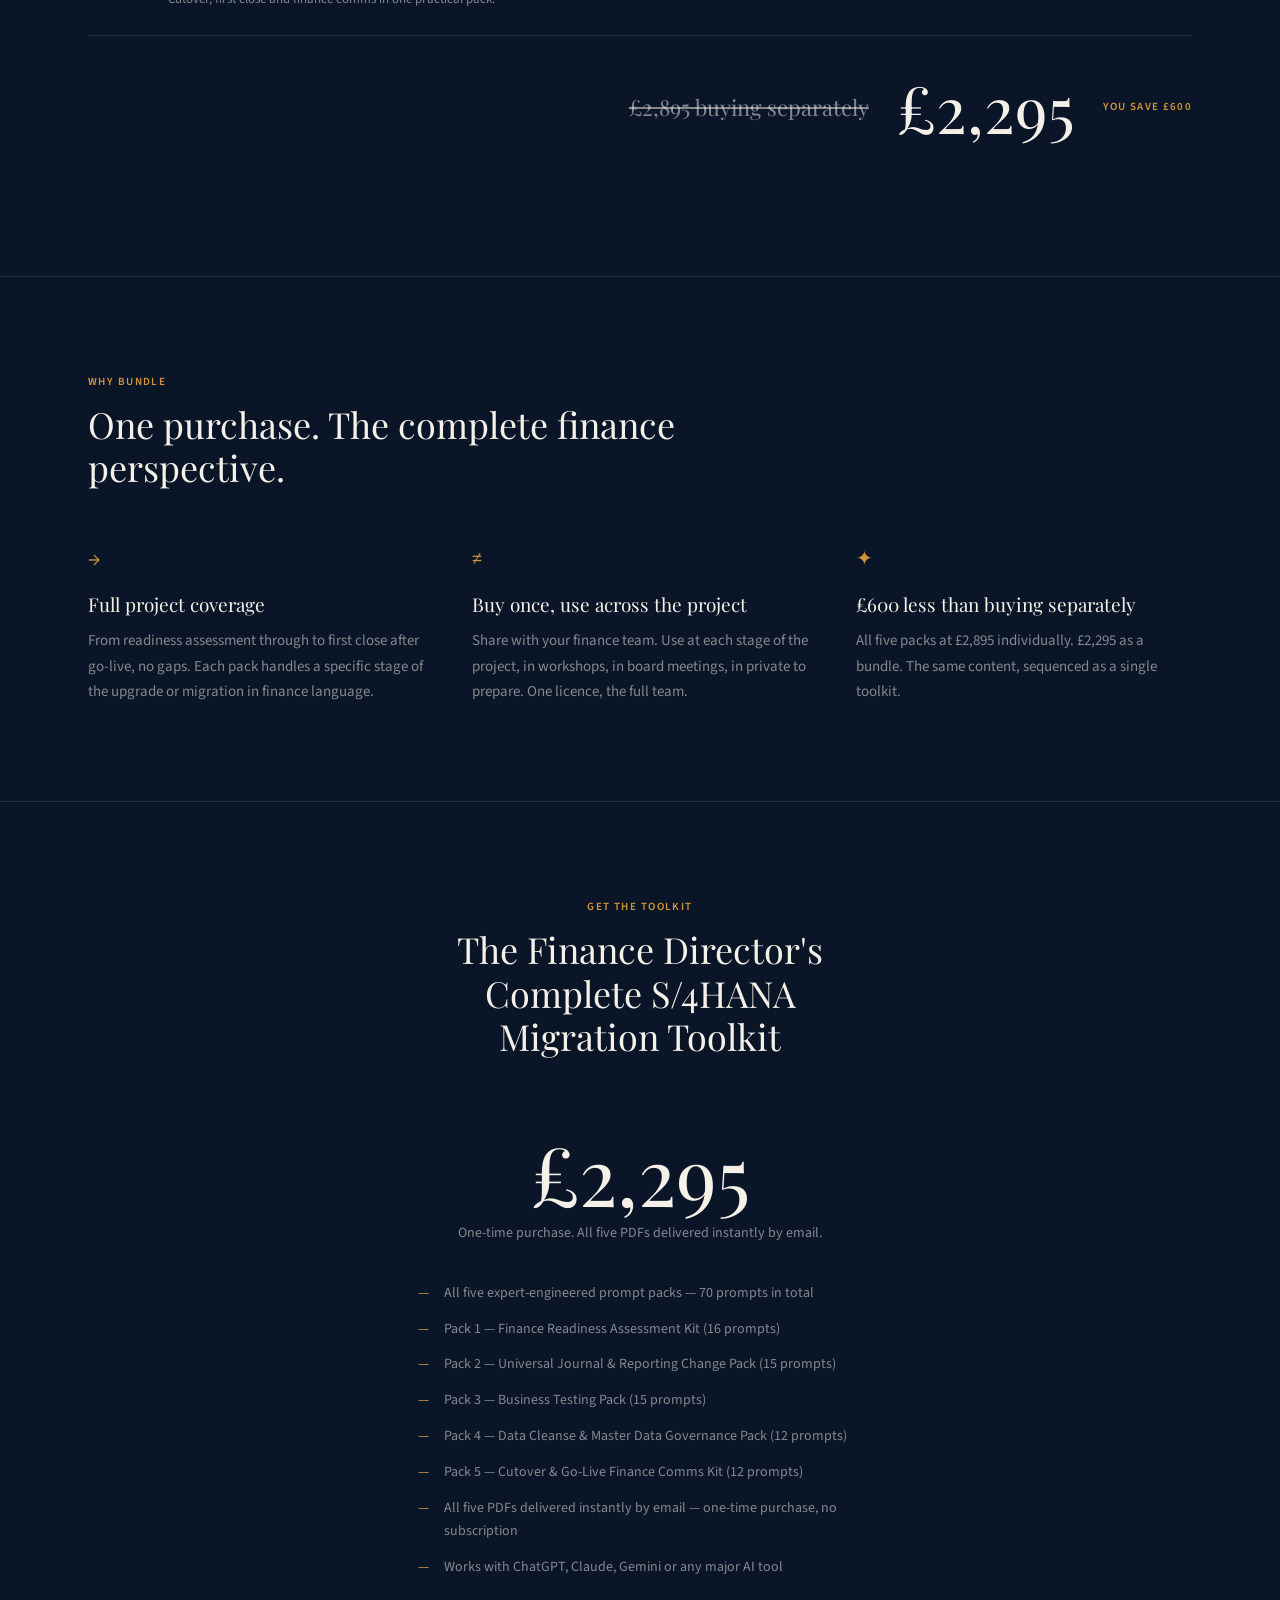
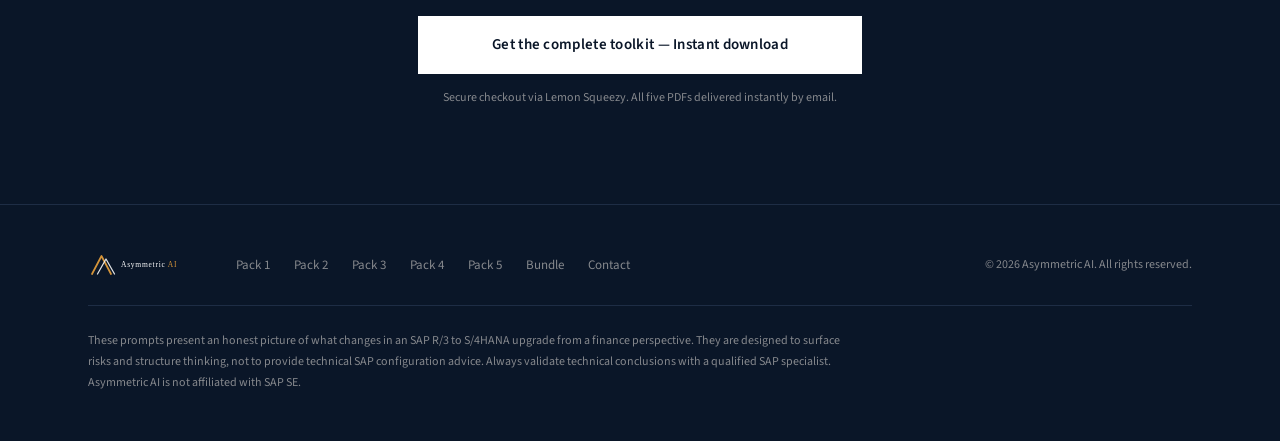
==== commit f23d3e93: "Update prices to £579/pack and £2,295 bundle; add contact page and finance value comments - All five" ====
--- a/bundle.html
+++ b/bundle.html
@@ -4,7 +4,7 @@
   <meta charset="utf-8">
   <meta name="viewport" content="width=device-width, initial-scale=1">
   <title>The Complete Toolkit — Asymmetric AI</title>
-  <meta name="description" content="All five Asymmetric AI prompt packs for finance teams running an SAP R/3 to S/4HANA upgrade or migration. £145 — save £50 versus buying separately.">
+  <meta name="description" content="All five Asymmetric AI prompt packs for finance teams running an SAP R/3 to S/4HANA upgrade or migration. £2,295 — save £600 versus buying separately.">
   <link rel="stylesheet" href="assets/style.css">
 </head>
 <body data-screen-label="Bundle">
@@ -20,6 +20,7 @@
         <a class="nav-link" href="pack3.html">Pack 3</a>
         <a class="nav-link" href="pack4.html">Pack 4</a>
         <a class="nav-link" href="pack5.html">Pack 5</a>
+        <a class="nav-link" href="contact.html">Contact</a>
       </nav>
       <a class="nav-cta" href="bundle.html">Get the Toolkit</a>
       <button class="nav-burger" aria-label="Open menu">
@@ -46,8 +47,9 @@
       <a href="pack4.html">Pack 4 — Data Cleanse</a>
       <a href="pack5.html">Pack 5 — Cutover &amp; Go-Live</a>
       <a class="amber" href="bundle.html">The Complete Toolkit</a>
-    </div>
-    <a class="mobile-overlay-cta" href="bundle.html">Get the Toolkit — £145</a>
+      <a href="contact.html">Contact us</a>
+    </div>
+    <a class="mobile-overlay-cta" href="bundle.html">Get the Toolkit — £2,295</a>
   </div>
 
   <section class="hero" data-screen-label="Bundle hero">
@@ -59,13 +61,13 @@
       <h1>Every stage of the S/4HANA migration. One complete finance toolkit.</h1>
       <p class="lede">All five prompt packs in a single purchase. Built for Finance Directors who want to lead their S/4HANA upgrade or migration from readiness assessment through to go-live close.</p>
       <div class="hero-actions">
-        <a class="btn btn-primary" href="https://asymmetricai.lemonsqueezy.com/checkout/buy/5003f1d8-1800-4c9d-bfa6-744ee68cb190" target="_blank" rel="noopener">Get the complete toolkit — £145</a>
+        <a class="btn btn-primary" href="https://asymmetricai.lemonsqueezy.com/checkout/buy/ec98fe39-e0ee-4119-bf99-951d81379b17?discount=0" target="_blank" rel="noopener">Get the complete toolkit — £2,295</a>
         <a class="btn btn-secondary" href="#whats-included">See what's included ↓</a>
       </div>
       <div class="hero-meta">
         <span>5 Packs · 70 Prompts</span>
-        <span>£195 separately</span>
-        <span class="amber">Save £50</span>
+        <span>£2,895 separately</span>
+        <span class="amber">Save £600</span>
         <span>Instant PDF download</span>
       </div>
     </div>
@@ -86,7 +88,7 @@
             <p>Get up to speed on the upgrade before IT sets the agenda.</p>
           </div>
           <span class="pack-count">16 Prompts</span>
-          <span class="pack-strike">£39</span>
+          <span class="pack-strike">£579</span>
         </div>
         <div class="inclusion-row">
           <span class="pack-num">02</span>
@@ -95,7 +97,7 @@
             <p>What actually changes in how finance reports after the upgrade.</p>
           </div>
           <span class="pack-count">15 Prompts</span>
-          <span class="pack-strike">£39</span>
+          <span class="pack-strike">£579</span>
         </div>
         <div class="inclusion-row">
           <span class="pack-num">03</span>
@@ -104,7 +106,7 @@
             <p>What finance needs to test, and how, before signing off on go-live.</p>
           </div>
           <span class="pack-count">15 Prompts</span>
-          <span class="pack-strike">£39</span>
+          <span class="pack-strike">£579</span>
         </div>
         <div class="inclusion-row">
           <span class="pack-num">04</span>
@@ -113,7 +115,7 @@
             <p>Get your financial master data migration-ready — and keep it that way.</p>
           </div>
           <span class="pack-count">12 Prompts</span>
-          <span class="pack-strike">£39</span>
+          <span class="pack-strike">£579</span>
         </div>
         <div class="inclusion-row">
           <span class="pack-num">05</span>
@@ -122,14 +124,14 @@
             <p>Cutover, first close and finance comms in one practical pack.</p>
           </div>
           <span class="pack-count">12 Prompts</span>
-          <span class="pack-strike">£39</span>
+          <span class="pack-strike">£579</span>
         </div>
       </div>
 
       <div class="bundle-totals">
-        <span class="total-strike">£195 buying separately</span>
-        <span class="total-big">£145</span>
-        <span class="total-save">You save £50</span>
+        <span class="total-strike">£2,895 buying separately</span>
+        <span class="total-big">£2,295</span>
+        <span class="total-save">You save £600</span>
       </div>
     </div>
   </section>
@@ -153,8 +155,8 @@
         </div>
         <div>
           <span class="three-col-glyph">✦</span>
-          <h3>£50 less than buying separately</h3>
-          <p>All five packs at £195 individually. £145 as a bundle. The same content, sequenced as a single toolkit.</p>
+          <h3>£600 less than buying separately</h3>
+          <p>All five packs at £2,895 individually. £2,295 as a bundle. The same content, sequenced as a single toolkit.</p>
         </div>
       </div>
     </div>
@@ -166,7 +168,7 @@
         <span class="label">Get the toolkit</span>
         <h2>The Finance Director's Complete S/4HANA Migration Toolkit</h2>
       </div>
-      <div class="price-big">£145</div>
+      <div class="price-big">£2,295</div>
       <p class="price-sub">One-time purchase. All five PDFs delivered instantly by email.</p>
       <ul class="pricing-bullets">
           <li><span class="dash">—</span><span>All five expert-engineered prompt packs — 70 prompts in total</span></li>
@@ -179,7 +181,7 @@
           <li><span class="dash">—</span><span>Works with ChatGPT, Claude, Gemini or any major AI tool</span></li>
       </ul>
       <div class="pricing-cta-row">
-        <a class="btn btn-primary" href="https://asymmetricai.lemonsqueezy.com/checkout/buy/5003f1d8-1800-4c9d-bfa6-744ee68cb190" target="_blank" rel="noopener">Get the complete toolkit — Instant download</a>
+        <a class="btn btn-primary" href="https://asymmetricai.lemonsqueezy.com/checkout/buy/ec98fe39-e0ee-4119-bf99-951d81379b17?discount=0" target="_blank" rel="noopener">Get the complete toolkit — Instant download</a>
       </div>
       <div class="pricing-reassure">Secure checkout via Lemon Squeezy. All five PDFs delivered instantly by email.</div>
     </div>
@@ -196,6 +198,7 @@
           <a href="pack4.html">Pack 4</a>
           <a href="pack5.html">Pack 5</a>
           <a href="bundle.html">Bundle</a>
+          <a href="contact.html">Contact</a>
         </nav>
         <span class="footer-copy">© 2026 Asymmetric AI. All rights reserved.</span>
       </div>
--- a/assets/style.css
+++ b/assets/style.css
@@ -329,6 +329,10 @@
 .product-card-price { font-family: var(--serif); font-size: 30px; }
 .product-card-actions { display: flex; align-items: center; gap: 14px; margin-top: 18px; }
 .product-card-actions .btn-primary { flex: 1; }
+.product-card:nth-child(5) {
+  grid-column: 1 / -1;
+  border-bottom: 1px solid var(--navy-700);
+}
 
 /* ── Bundle card ── */
 .bundle-card {
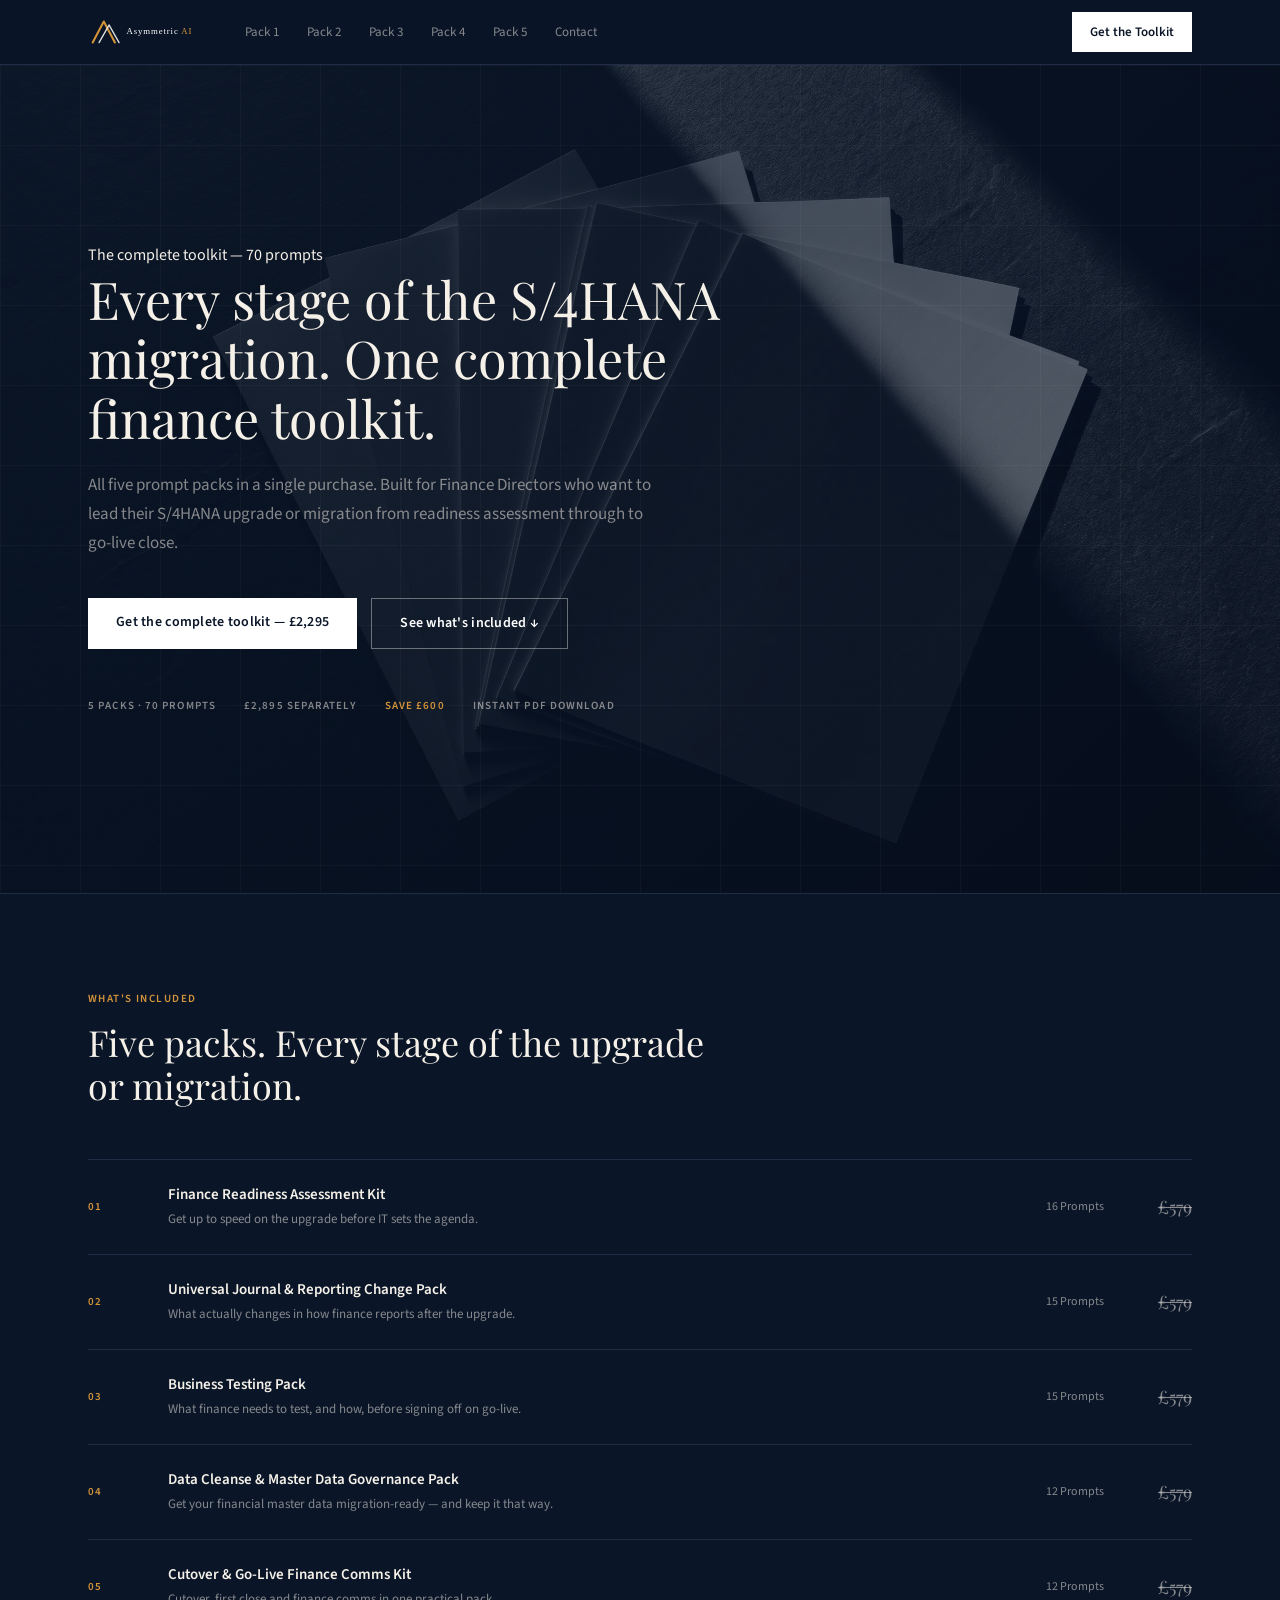
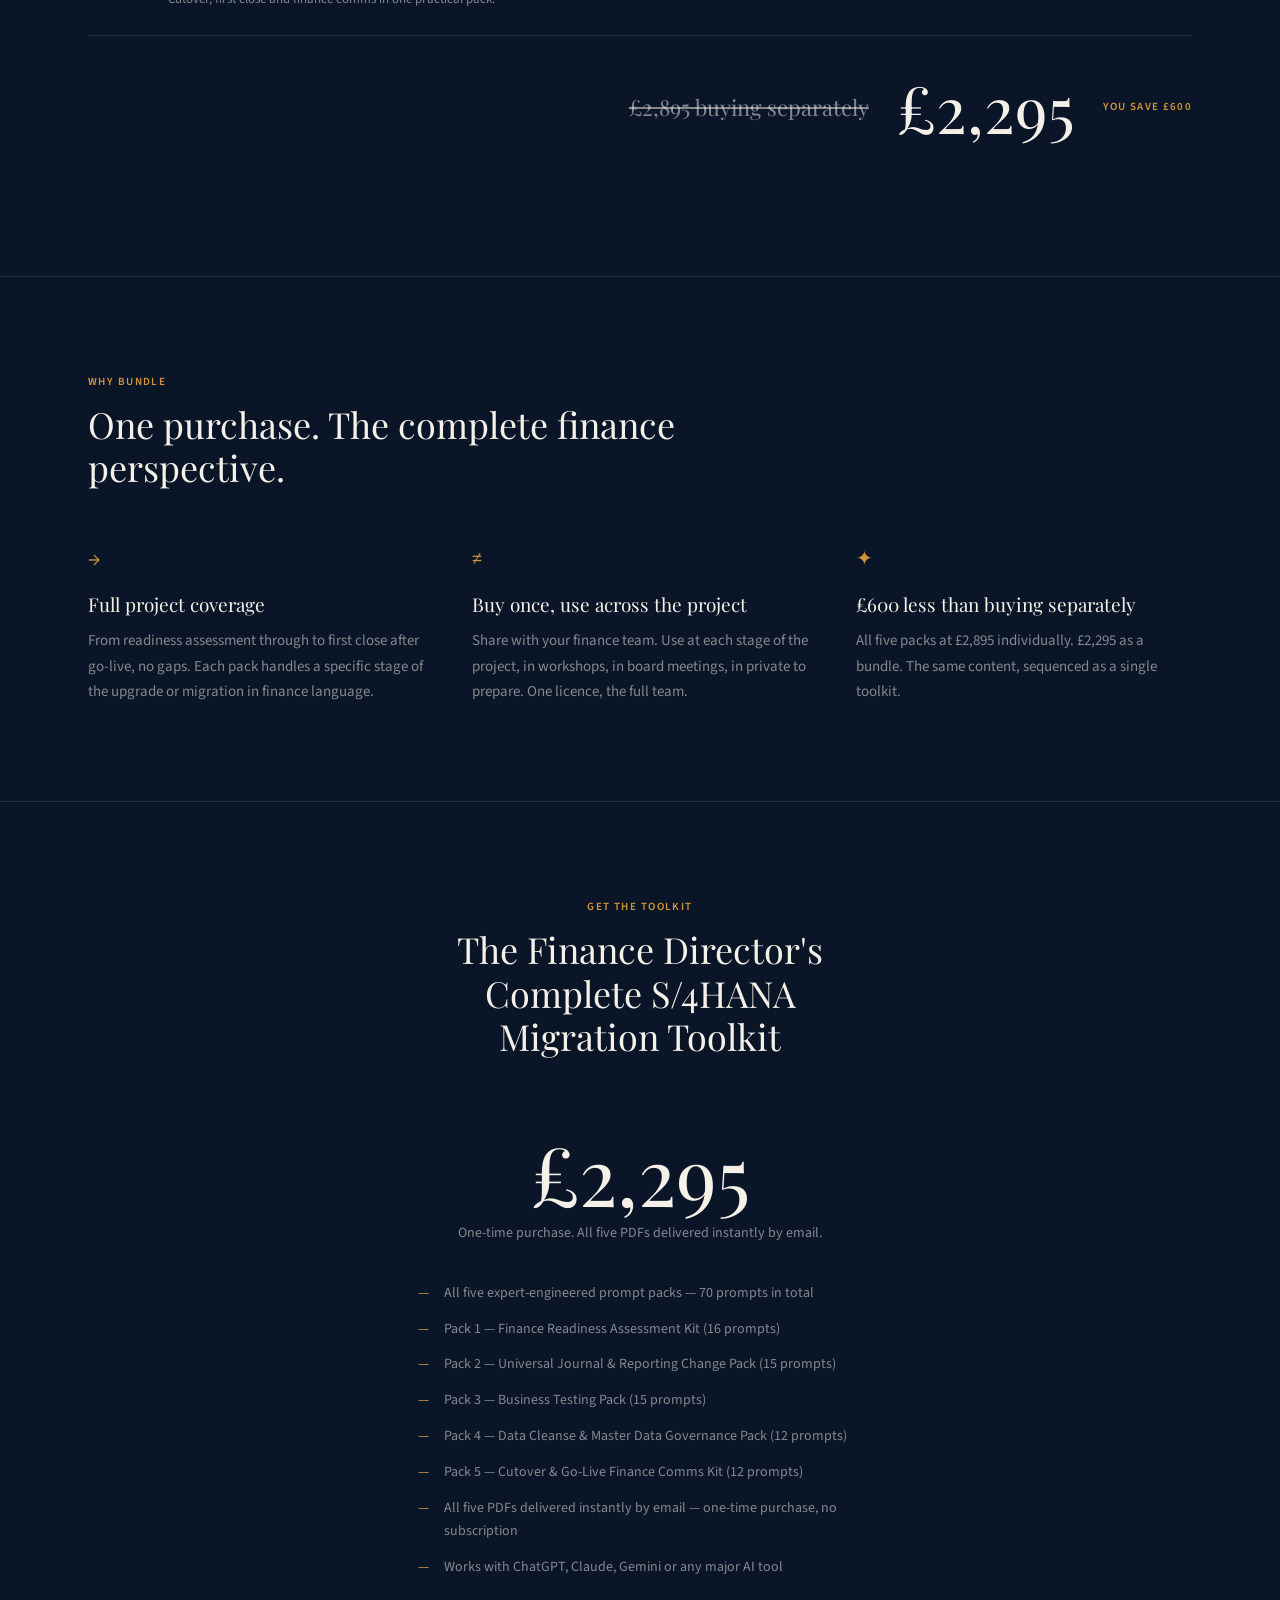
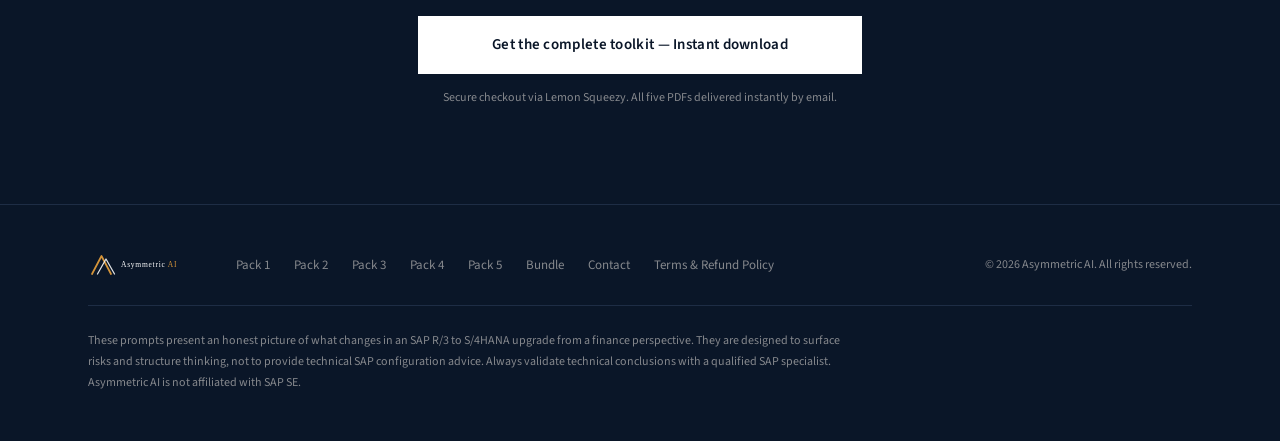
==== commit a03e0eb6: "Add terms.html and footer Terms & Refund Policy link across all pages Co-Authored-By: Claude Sonnet " ====
--- a/bundle.html
+++ b/bundle.html
@@ -199,6 +199,7 @@
           <a href="pack5.html">Pack 5</a>
           <a href="bundle.html">Bundle</a>
           <a href="contact.html">Contact</a>
+          <a href="terms.html">Terms &amp; Refund Policy</a>
         </nav>
         <span class="footer-copy">© 2026 Asymmetric AI. All rights reserved.</span>
       </div>
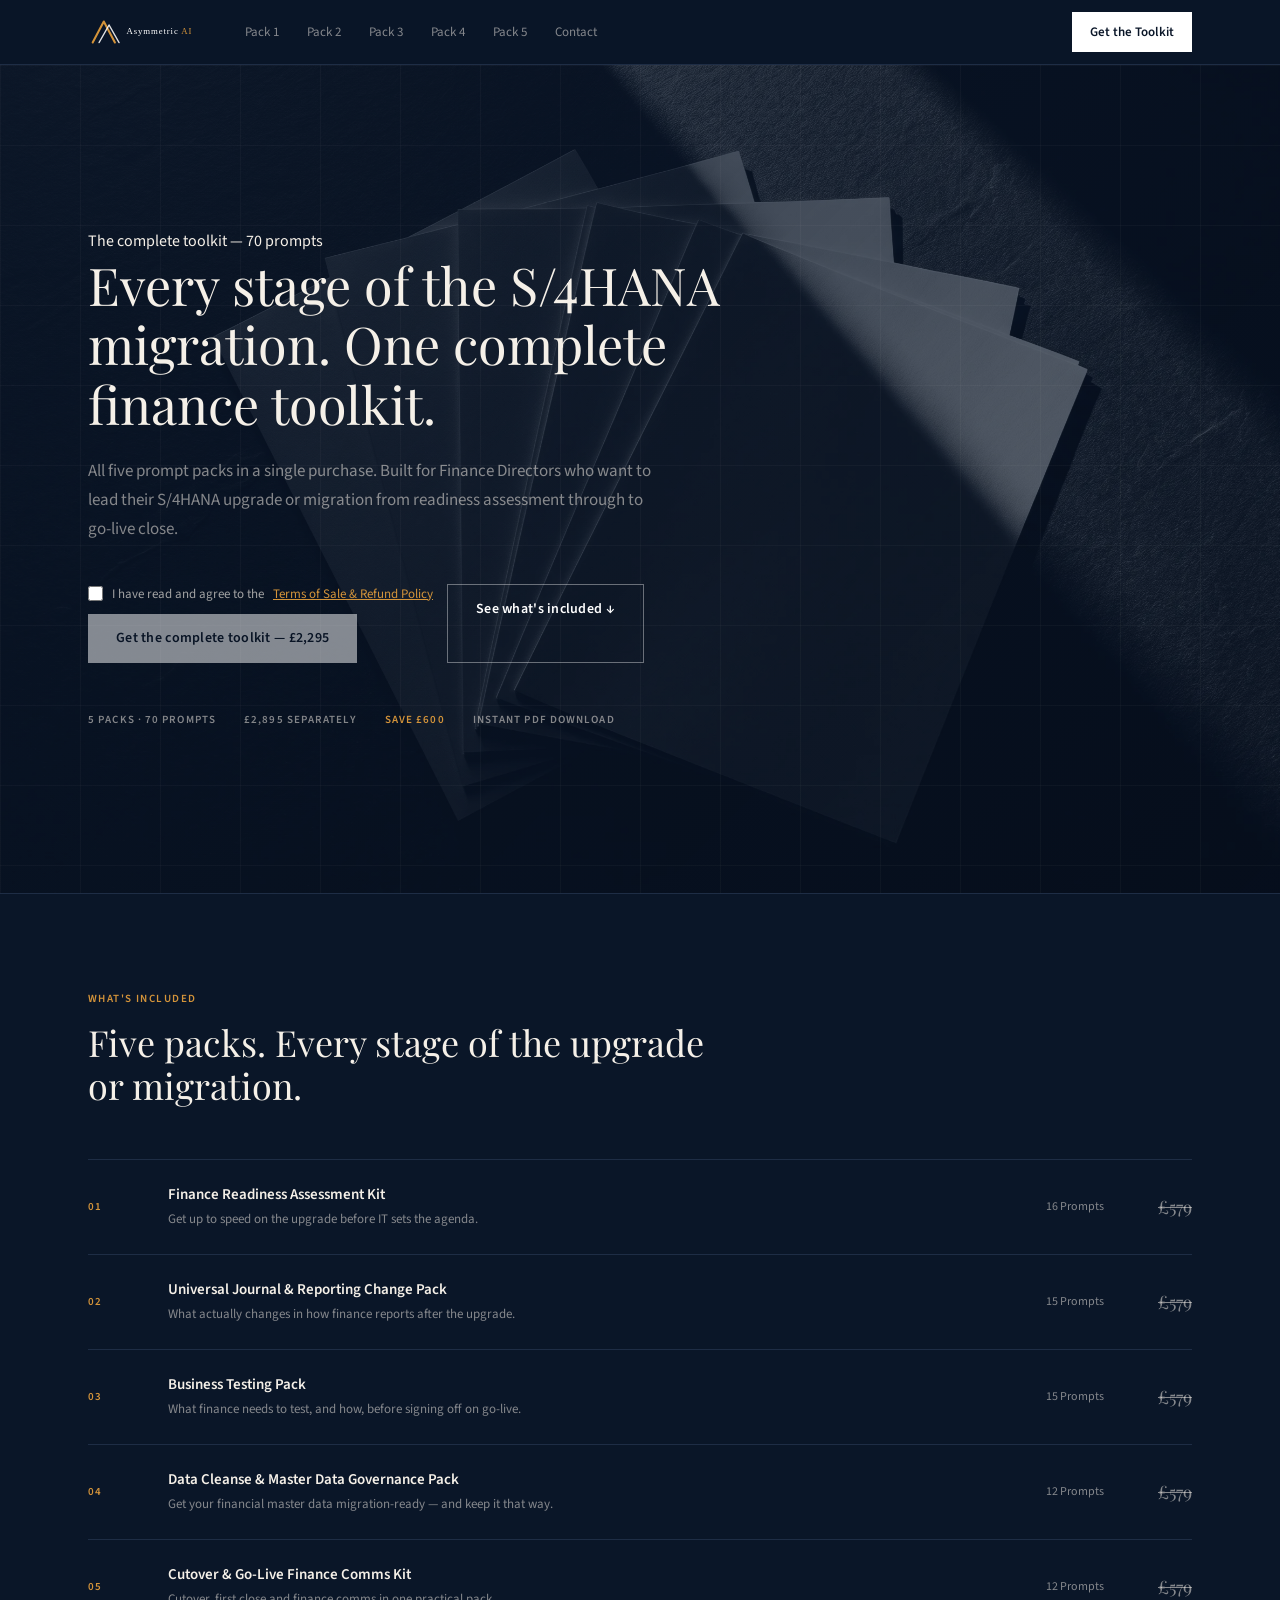
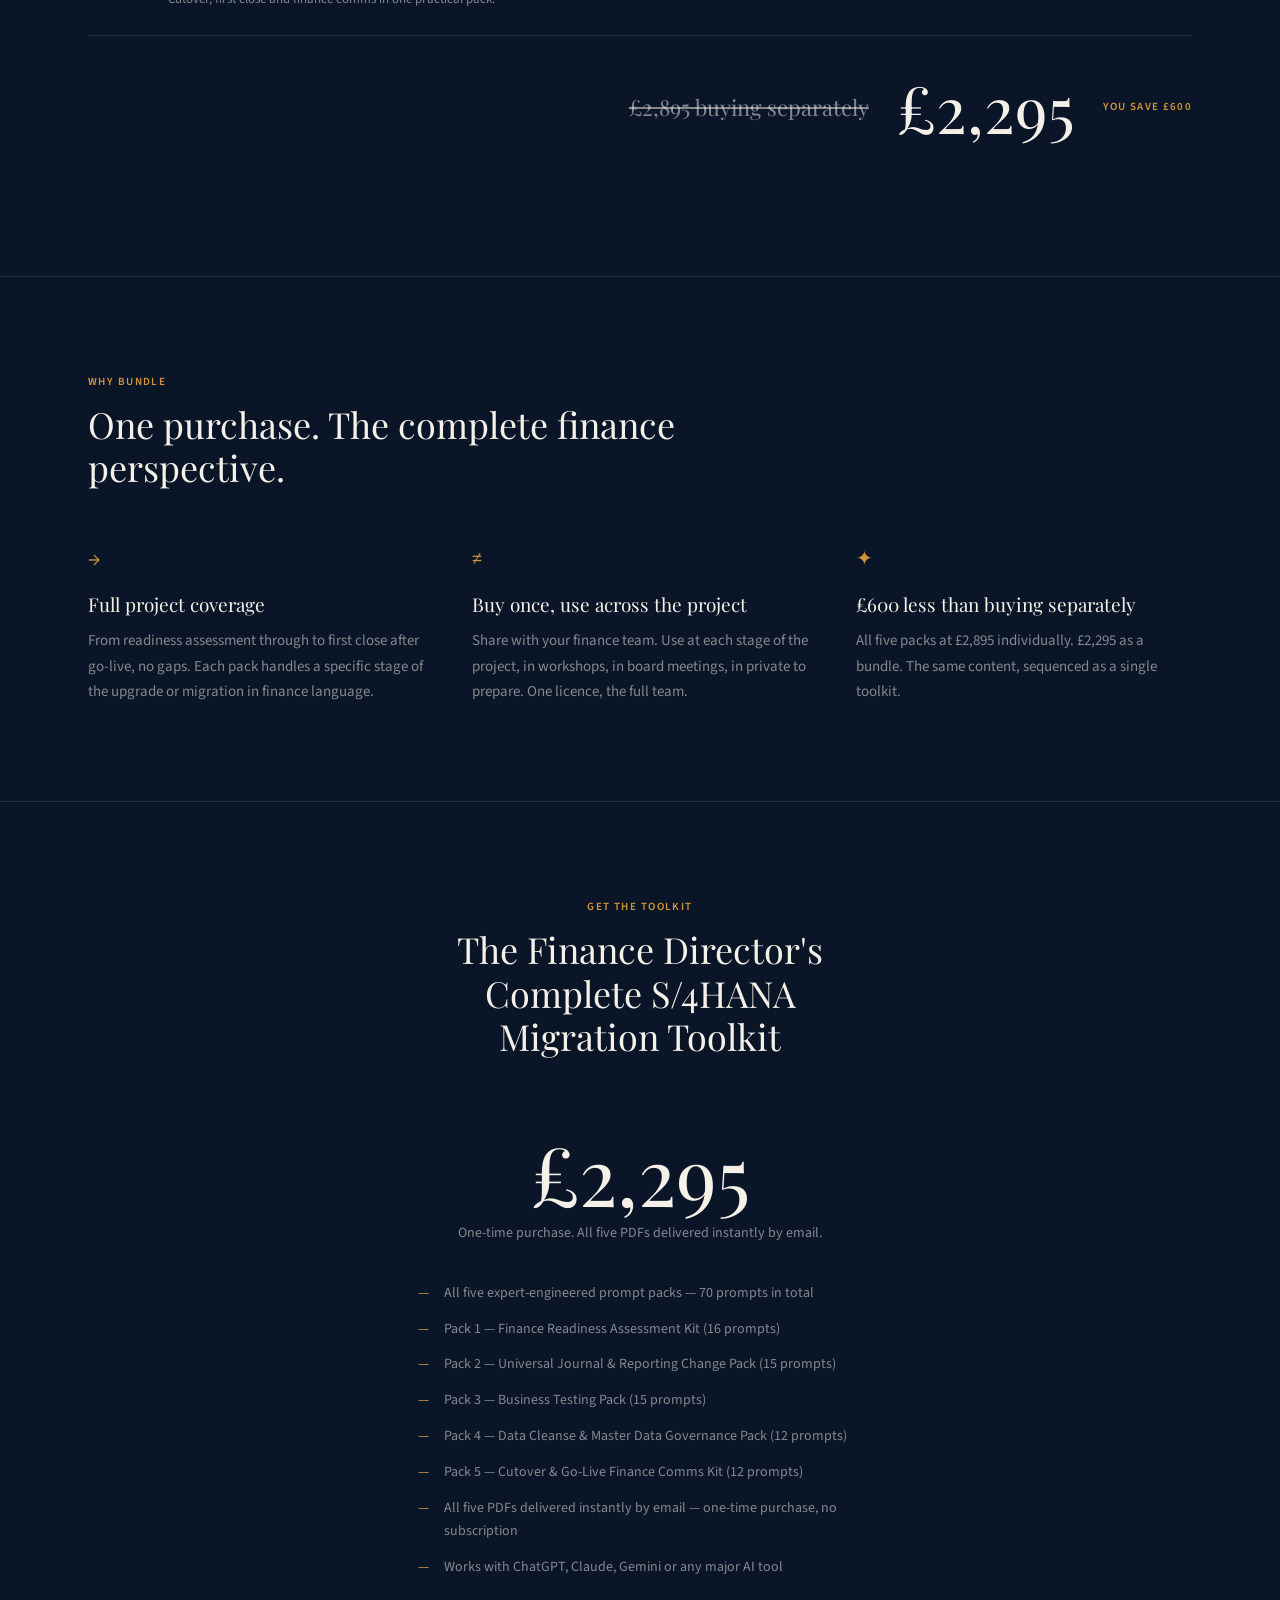
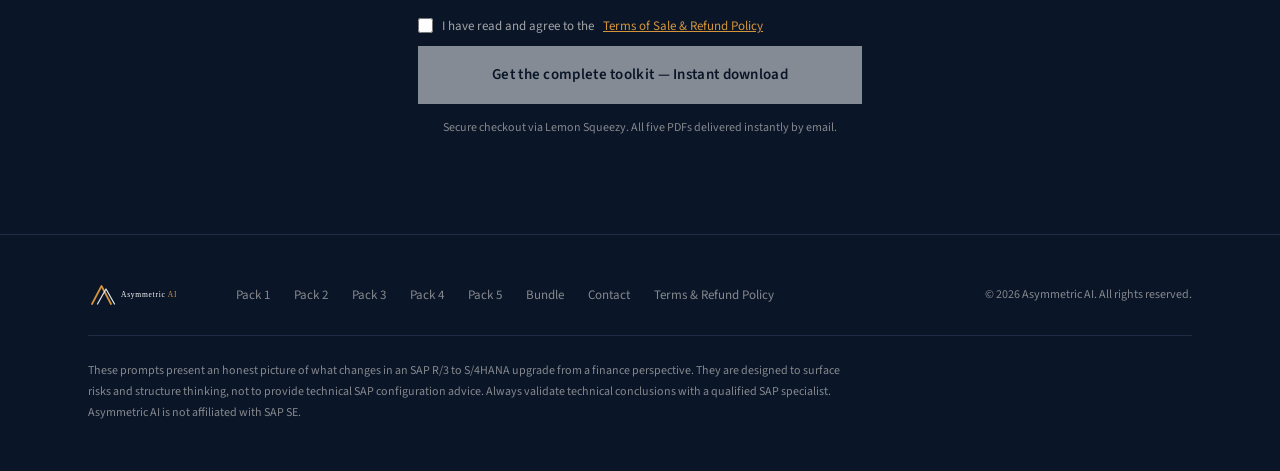
==== commit b6de7060: "Add terms agreement checkbox to all buy buttons on pack and bundle pages Co-Authored-By: Claude Sonn" ====
--- a/bundle.html
+++ b/bundle.html
@@ -6,6 +6,13 @@
   <title>The Complete Toolkit — Asymmetric AI</title>
   <meta name="description" content="All five Asymmetric AI prompt packs for finance teams running an SAP R/3 to S/4HANA upgrade or migration. £2,295 — save £600 versus buying separately.">
   <link rel="stylesheet" href="assets/style.css">
+  <style>
+    .terms-agree { display: flex; flex-direction: column; align-items: flex-start; gap: 10px; }
+    .terms-agree-label { display: flex; align-items: flex-start; gap: 9px; font-size: 13px; line-height: 1.55; color: rgba(245,240,232,0.65); cursor: pointer; max-width: 400px; }
+    .terms-agree-label input[type="checkbox"] { accent-color: #D4943A; width: 15px; height: 15px; flex-shrink: 0; margin-top: 2px; cursor: pointer; }
+    .terms-agree-label a.terms-link { color: #D4943A; text-decoration: underline; }
+    .terms-agree-label a.terms-link:hover { opacity: 0.8; }
+  </style>
 </head>
 <body data-screen-label="Bundle">
 
@@ -61,7 +68,10 @@
       <h1>Every stage of the S/4HANA migration. One complete finance toolkit.</h1>
       <p class="lede">All five prompt packs in a single purchase. Built for Finance Directors who want to lead their S/4HANA upgrade or migration from readiness assessment through to go-live close.</p>
       <div class="hero-actions">
-        <a class="btn btn-primary" href="https://asymmetricai.lemonsqueezy.com/checkout/buy/ec98fe39-e0ee-4119-bf99-951d81379b17?discount=0" target="_blank" rel="noopener">Get the complete toolkit — £2,295</a>
+        <div class="terms-agree">
+          <label class="terms-agree-label"><input type="checkbox" onchange="var b=this.closest('.terms-agree').querySelector('a.btn-primary');b.style.opacity=this.checked?'':'0.5';b.style.pointerEvents=this.checked?'auto':'none';"> I have read and agree to the <a class="terms-link" href="/terms.html" target="_blank" rel="noopener">Terms of Sale &amp; Refund Policy</a></label>
+          <a class="btn btn-primary" style="opacity:0.5;pointer-events:none;cursor:not-allowed;" href="https://asymmetricai.lemonsqueezy.com/checkout/buy/ec98fe39-e0ee-4119-bf99-951d81379b17?discount=0" target="_blank" rel="noopener">Get the complete toolkit — £2,295</a>
+        </div>
         <a class="btn btn-secondary" href="#whats-included">See what's included ↓</a>
       </div>
       <div class="hero-meta">
@@ -181,7 +191,10 @@
           <li><span class="dash">—</span><span>Works with ChatGPT, Claude, Gemini or any major AI tool</span></li>
       </ul>
       <div class="pricing-cta-row">
-        <a class="btn btn-primary" href="https://asymmetricai.lemonsqueezy.com/checkout/buy/ec98fe39-e0ee-4119-bf99-951d81379b17?discount=0" target="_blank" rel="noopener">Get the complete toolkit — Instant download</a>
+        <div class="terms-agree">
+          <label class="terms-agree-label"><input type="checkbox" onchange="var b=this.closest('.terms-agree').querySelector('a.btn-primary');b.style.opacity=this.checked?'':'0.5';b.style.pointerEvents=this.checked?'auto':'none';"> I have read and agree to the <a class="terms-link" href="/terms.html" target="_blank" rel="noopener">Terms of Sale &amp; Refund Policy</a></label>
+          <a class="btn btn-primary" style="opacity:0.5;pointer-events:none;cursor:not-allowed;" href="https://asymmetricai.lemonsqueezy.com/checkout/buy/ec98fe39-e0ee-4119-bf99-951d81379b17?discount=0" target="_blank" rel="noopener">Get the complete toolkit — Instant download</a>
+        </div>
       </div>
       <div class="pricing-reassure">Secure checkout via Lemon Squeezy. All five PDFs delivered instantly by email.</div>
     </div>
